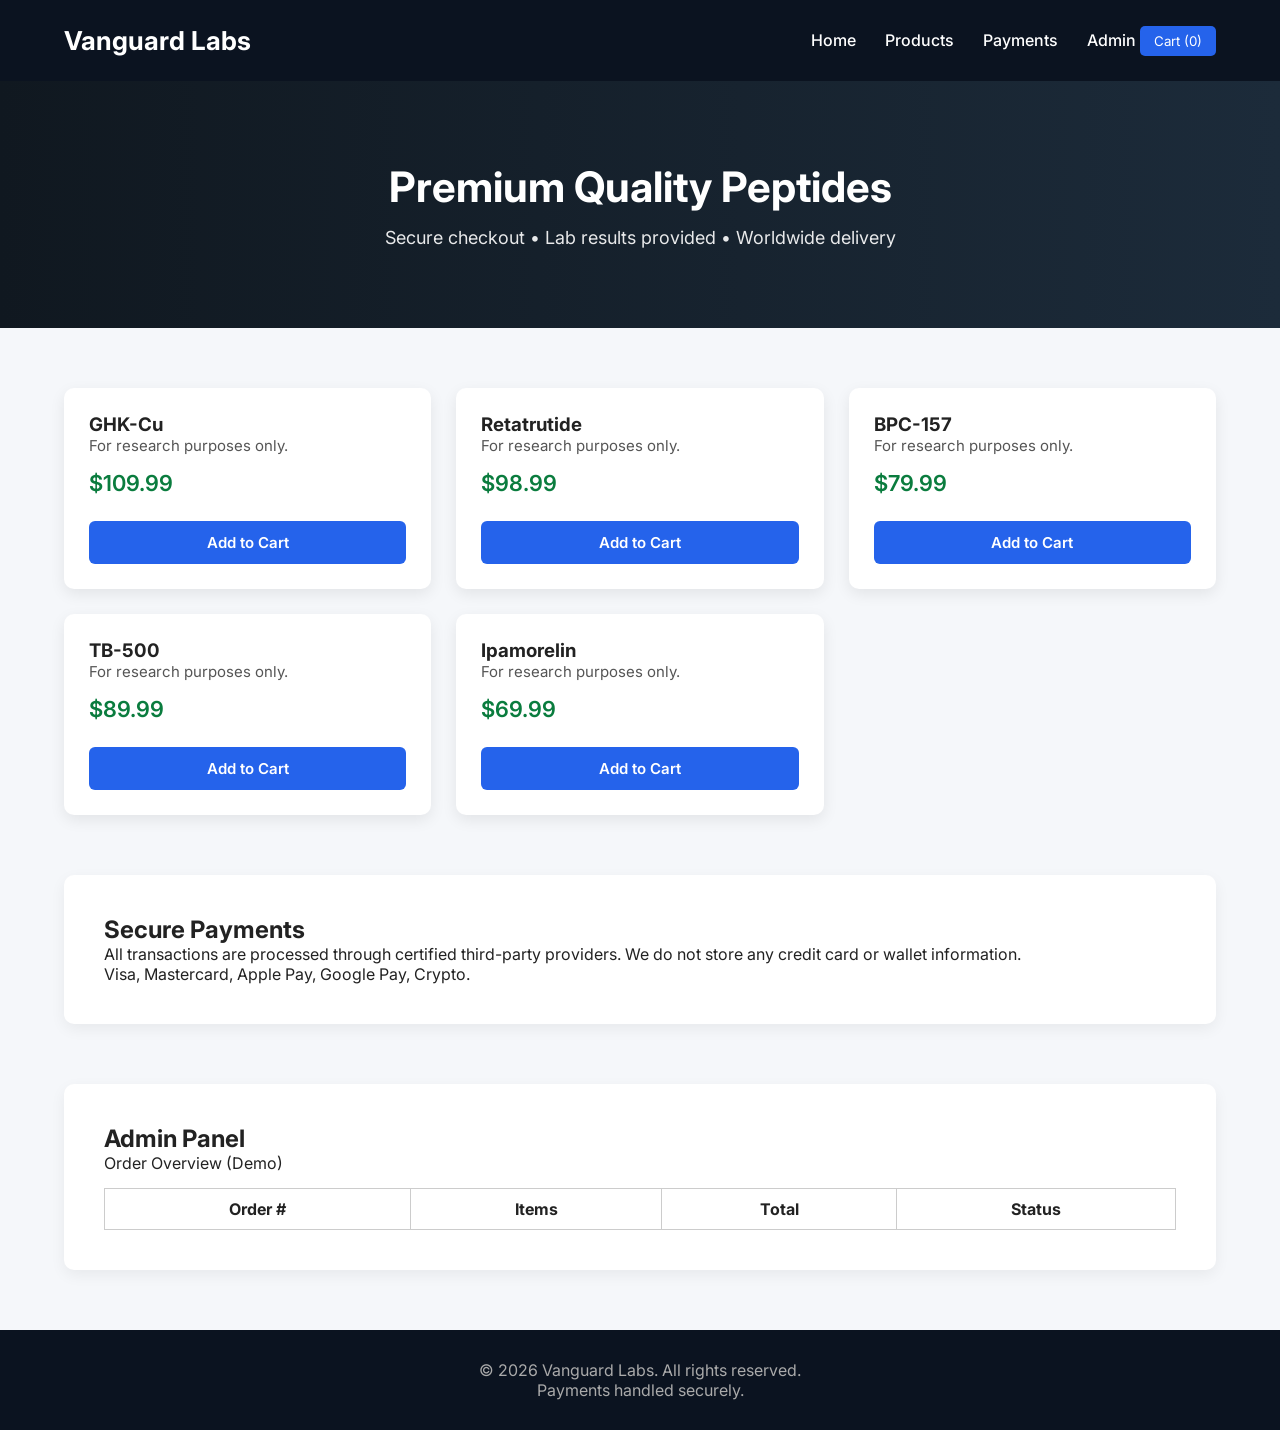
==== index.html @ 778fefe1 "Add files via upload 6/02/26 | Add files via upload" ====
<!DOCTYPE html>
<html lang="en">
<head>
<meta charset="UTF-8">
<title>VanguardLabs Store</title>
<meta name="viewport" content="width=device-width, initial-scale=1.0">
<link href="https://fonts.googleapis.com/css2?family=Inter:wght@300;400;600;700&display=swap" rel="stylesheet">
<link rel="stylesheet" href="style.css">
</head>
<body>

<!-- CART -->
<div class="cart" id="cart">
  <button class="close" onclick="toggleCart()">✖</button>
  <h2>Your Cart</h2>
  <div class="cart-items" id="cartItems"></div>
  <div class="cart-footer">
    <p><b>Total: $<span id="total">0.00</span></b></p>
    <button class="checkout" onclick="checkout()">Proceed to Checkout</button>
  </div>
</div>

<header>
  <div class="header-container">
    <div class="logo">Vanguard Labs</div>
    <nav>
      <a href="#home">Home</a>
      <a href="#products">Products</a>
      <a href="#payments">Payments</a>
      <a href="#admin">Admin</a>
      <button class="cart-btn" onclick="toggleCart()">Cart (<span id="count">0</span>)</button>
    </nav>
  </div>
</header>

<section class="hero" id="home">
  <h1>Premium Quality Peptides</h1>
  <p>Secure checkout • Lab results provided • Worldwide delivery</p>
</section>

<div class="container">

  <!-- PRODUCTS -->
  <section class="products" id="products">
    <div class="card">
      <h3>GHK-Cu</h3>
      <p class="desc">For research purposes only.</p>
      <p class="price">$109.99</p>
      <button class="add-btn" onclick="addToCart('GHK-Cu',109.99)">Add to Cart</button>
    </div>

    <div class="card">
      <h3>Retatrutide</h3>
      <p class="desc">For research purposes only.</p>
      <p class="price">$98.99</p>
      <button class="add-btn" onclick="addToCart('Retatrutide',98.99)">Add to Cart</button>
    </div>

    <div class="card">
      <h3>BPC-157</h3>
      <p class="desc">For research purposes only.</p>
      <p class="price">$79.99</p>
      <button class="add-btn" onclick="addToCart('BPC-157',79.99)">Add to Cart</button>
    </div>

    <div class="card">
      <h3>TB-500</h3>
      <p class="desc">For research purposes only.</p>
      <p class="price">$89.99</p>
      <button class="add-btn" onclick="addToCart('TB-500',89.99)">Add to Cart</button>
    </div>

    <div class="card">
      <h3>Ipamorelin</h3>
      <p class="desc">For research purposes only.</p>
      <p class="price">$69.99</p>
      <button class="add-btn" onclick="addToCart('Ipamorelin',69.99)">Add to Cart</button>
    </div>
  </section>

  <!-- PAYMENTS -->
  <section class="info" id="payments">
    <h2>Secure Payments</h2>
    <p>All transactions are processed through certified third-party providers. We do not store any credit card or wallet information.</p>
    <p>Visa, Mastercard, Apple Pay, Google Pay, Crypto.</p>
  </section>

  <!-- ADMIN PANEL -->
  <section class="admin" id="admin">
    <h2>Admin Panel</h2>
    <p>Order Overview (Demo)</p>
    <table>
      <thead>
        <tr>
          <th>Order #</th>
          <th>Items</th>
          <th>Total</th>
          <th>Status</th>
        </tr>
      </thead>
      <tbody id="orders"></tbody>
    </table>
  </section>

</div>

<footer>
  <p>© 2026 Vanguard Labs. All rights reserved.</p>
  <p>Payments handled securely.</p>
</footer>

<script src="script.js"></script>
</body>
</html>
---- style.css ----
* { box-sizing:border-box; margin:0; padding:0; font-family:"Inter",sans-serif; }
body { background:#f5f7fa; color:#222; }
header { background:#0b1320; color:white; padding:25px 0; position:sticky; top:0; z-index:1000; }
.header-container { width:90%; max-width:1200px; margin:auto; display:flex; justify-content:space-between; align-items:center; }
.logo { font-size:26px; font-weight:700; }
nav a { color:white; text-decoration:none; margin-left:25px; font-weight:500; }
nav a:hover { text-decoration:underline; }
.cart-btn { background:#2563eb; border:none; padding:7px 14px; border-radius:5px; color:white; cursor:pointer; }
.hero { background:linear-gradient(to right,#101820,#1c2b3a); color:white; padding:80px 20px; text-align:center; }
.hero h1 { font-size:42px; margin-bottom:15px; }
.hero p { font-size:18px; opacity:0.9; }
.container { width:90%; max-width:1200px; margin:60px auto; }
.products { display:grid; grid-template-columns:repeat(auto-fit,minmax(280px,1fr)); gap:25px; }
.card { background:white; border-radius:10px; box-shadow:0 5px 15px rgba(0,0,0,0.08); padding:25px; transition:transform 0.2s; }
.card:hover { transform:translateY(-5px); }
.price { font-size:22px; font-weight:600; color:#0a7c3e; margin:15px 0; }
.desc { color:#555; font-size:15px; }
.add-btn { width:100%; padding:12px; margin-top:10px; border:none; border-radius:6px; font-size:15px; font-weight:600; cursor:pointer; background:#2563eb; color:white; }
.add-btn:hover { background:#1e4fd1; }
.info { background:white; padding:40px; border-radius:10px; margin-top:60px; box-shadow:0 5px 15px rgba(0,0,0,0.06); }
.cart { position:fixed; top:0; right:-420px; width:360px; height:100%; background:white; box-shadow:-5px 0 20px rgba(0,0,0,0.2); padding:25px; transition:0.3s; z-index:2000; display:flex; flex-direction:column; }
.cart.open { right:0; }
.cart h2 { margin-bottom:15px; }
.cart-items { flex:1; overflow-y:auto; }
.cart-item { display:flex; justify-content:space-between; padding:10px 0; border-bottom:1px solid #eee; font-size:14px; }
.cart-footer { border-top:1px solid #ccc; padding-top:15px; }
.checkout { width:100%; background:#0a7c3e; border:none; padding:12px; border-radius:6px; color:white; cursor:pointer; }
.close { background:none; border:none; font-size:18px; cursor:pointer; float:right; }
.admin { background:white; padding:40px; border-radius:10px; margin-top:60px; box-shadow:0 5px 15px rgba(0,0,0,0.06); }
.admin table { width:100%; border-collapse:collapse; margin-top:15px; }
.admin th, .admin td { border:1px solid #ccc; padding:10px; text-align:center; }
footer { background:#0b1320; color:#aaa; padding:30px 0; text-align:center; margin-top:60px; }
@media (max-width:768px) { .hero h1 { font-size:32px; } }
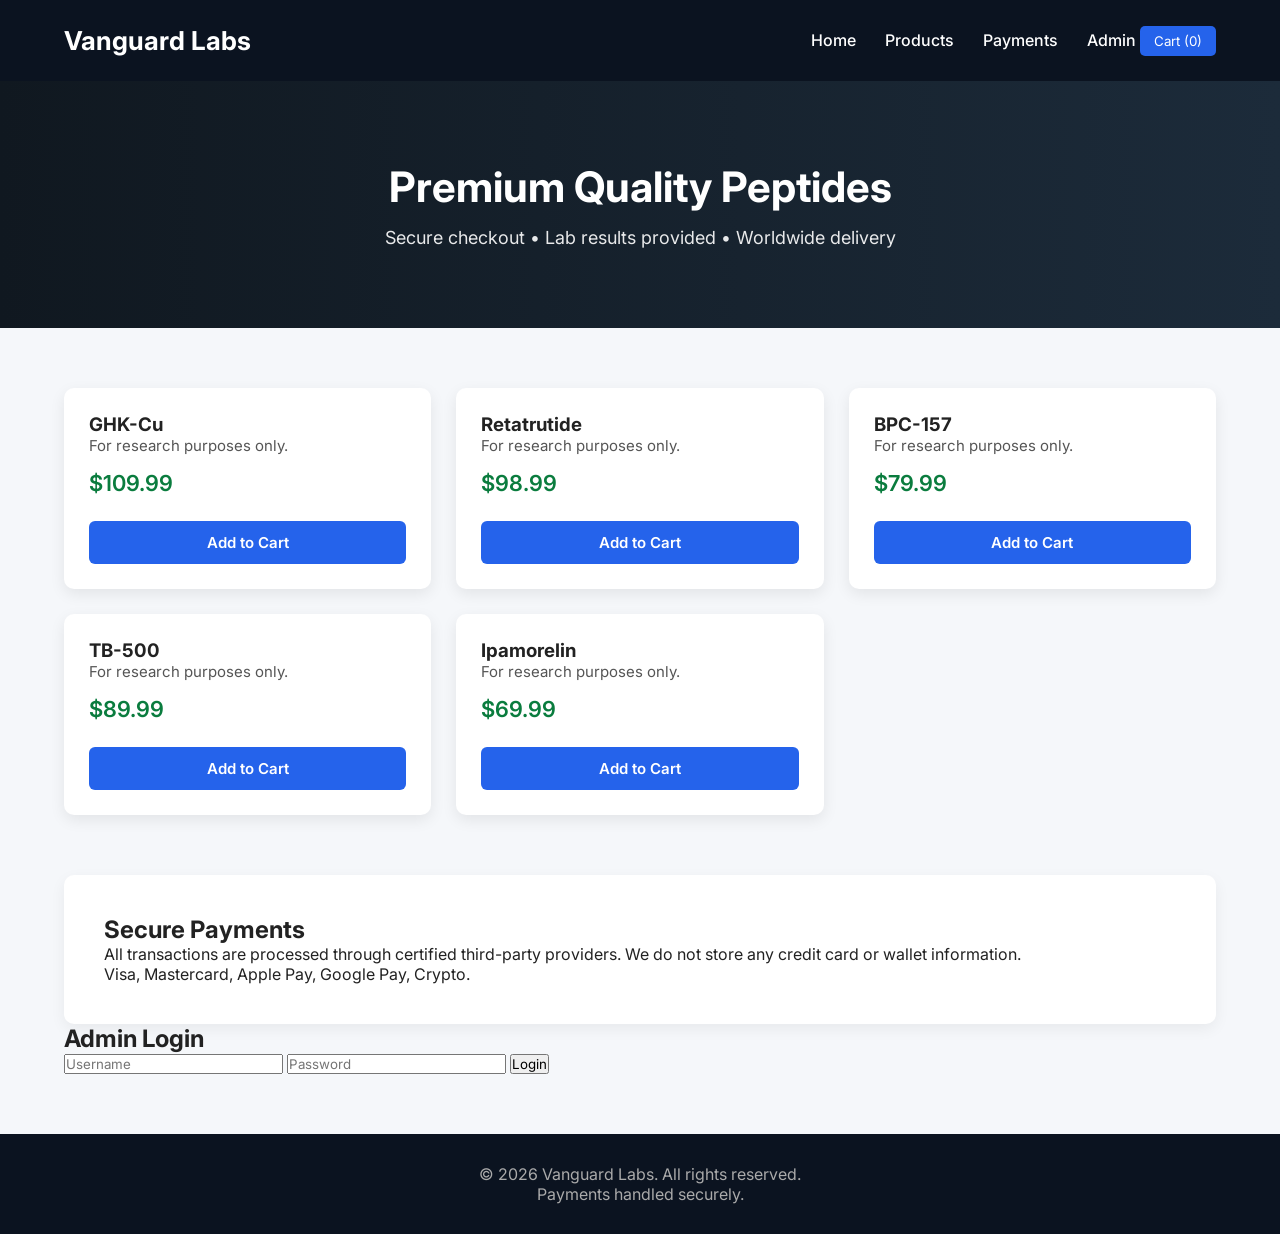
==== commit dc4b0526: "Update index.html Pushed checkout // admin update" ====
--- a/index.html
+++ b/index.html
@@ -9,14 +9,22 @@
 </head>
 <body>
 
-<!-- CART -->
+<!-- CART / CHECKOUT -->
 <div class="cart" id="cart">
   <button class="close" onclick="toggleCart()">✖</button>
   <h2>Your Cart</h2>
   <div class="cart-items" id="cartItems"></div>
   <div class="cart-footer">
     <p><b>Total: $<span id="total">0.00</span></b></p>
-    <button class="checkout" onclick="checkout()">Proceed to Checkout</button>
+  </div>
+
+  <!-- Checkout Form -->
+  <div class="checkout-form">
+    <h3>Enter Your Details</h3>
+    <input type="text" id="customerName" placeholder="Full Name" required>
+    <input type="email" id="customerEmail" placeholder="Email" required>
+    <textarea id="customerAddress" placeholder="Shipping Address" rows="3" required></textarea>
+    <button class="checkout" onclick="checkout()">Place Order</button>
   </div>
 </div>
 
@@ -27,7 +35,7 @@
       <a href="#home">Home</a>
       <a href="#products">Products</a>
       <a href="#payments">Payments</a>
-      <a href="#admin">Admin</a>
+      <a href="#adminLogin">Admin</a>
       <button class="cart-btn" onclick="toggleCart()">Cart (<span id="count">0</span>)</button>
     </nav>
   </div>
@@ -85,10 +93,18 @@
     <p>Visa, Mastercard, Apple Pay, Google Pay, Crypto.</p>
   </section>
 
+  <!-- ADMIN LOGIN -->
+  <section class="admin-login" id="adminLogin">
+    <h2>Admin Login</h2>
+    <input type="text" id="adminUsername" placeholder="Username">
+    <input type="password" id="adminPassword" placeholder="Password">
+    <button onclick="adminLogin()">Login</button>
+  </section>
+
   <!-- ADMIN PANEL -->
-  <section class="admin" id="admin">
+  <section class="admin" id="adminSection" style="display:none;">
     <h2>Admin Panel</h2>
-    <p>Order Overview (Demo)</p>
+    <p>Order Overview</p>
     <table>
       <thead>
         <tr>
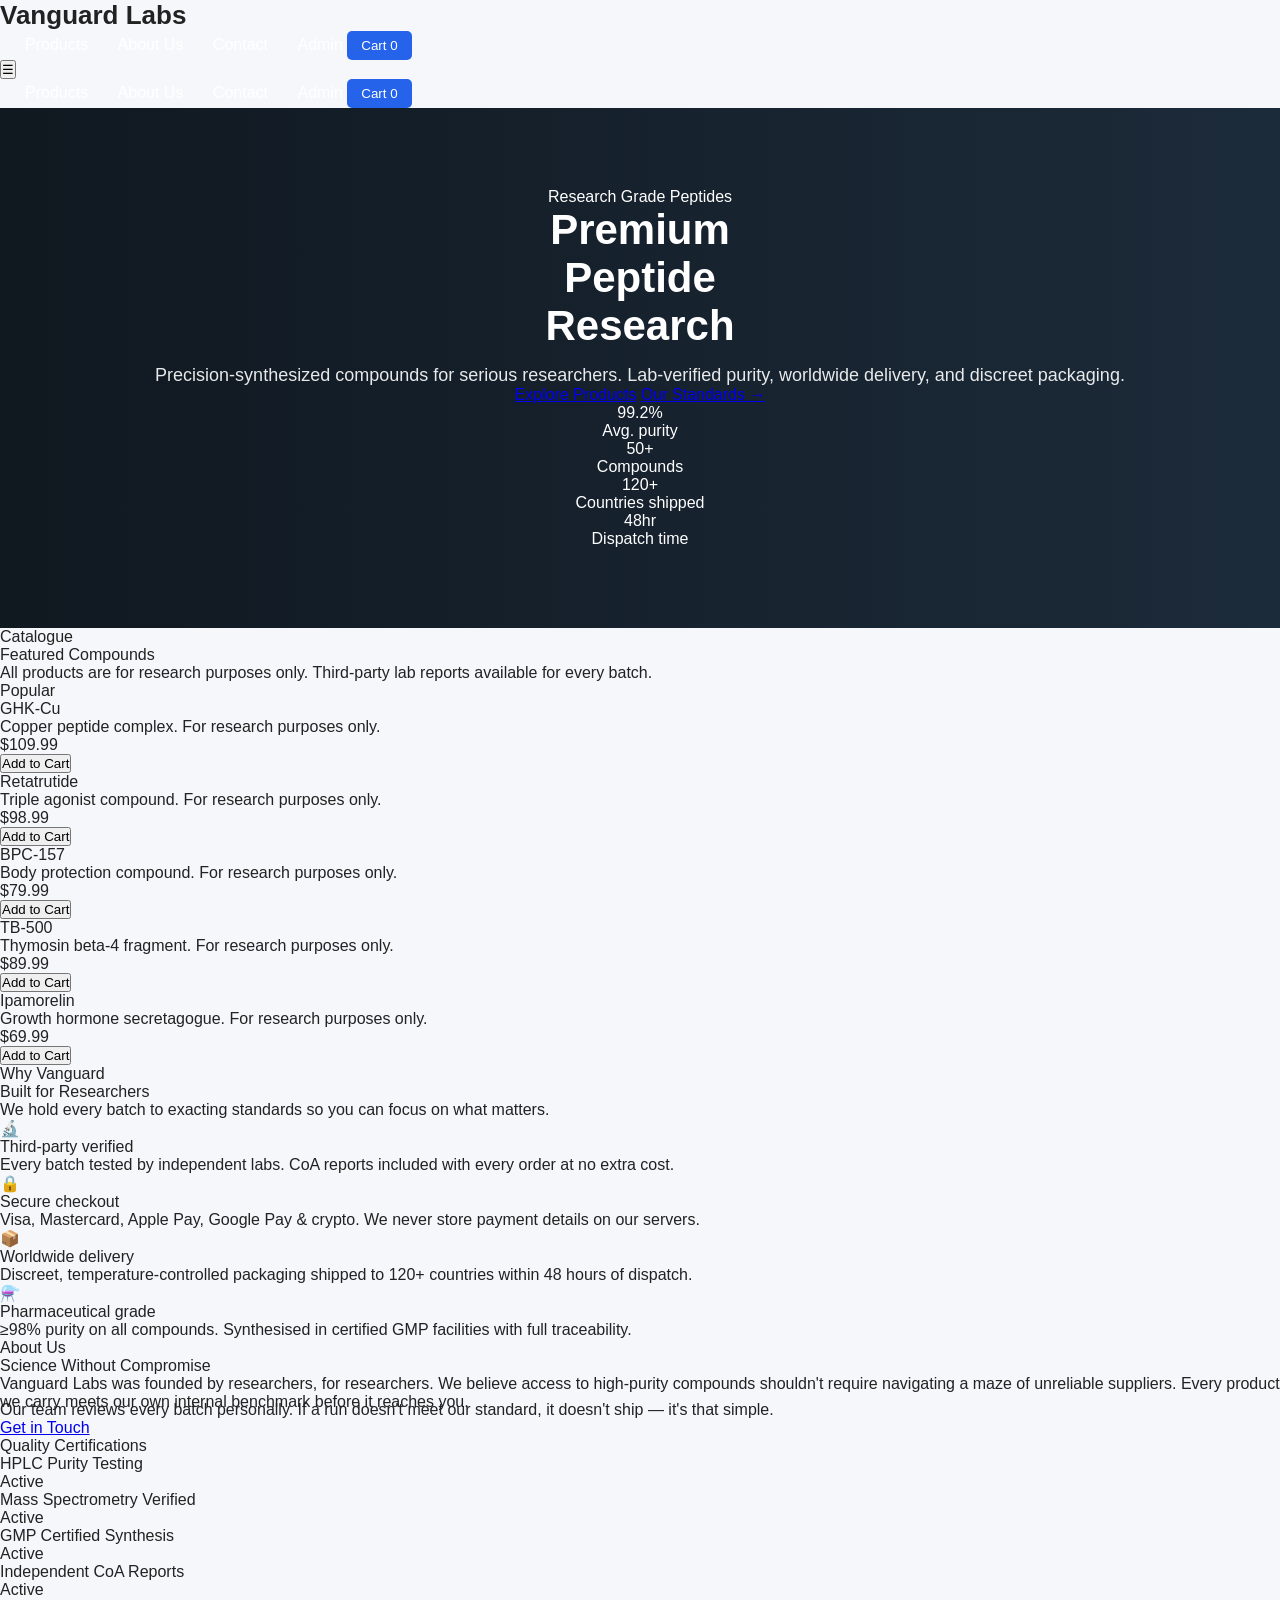
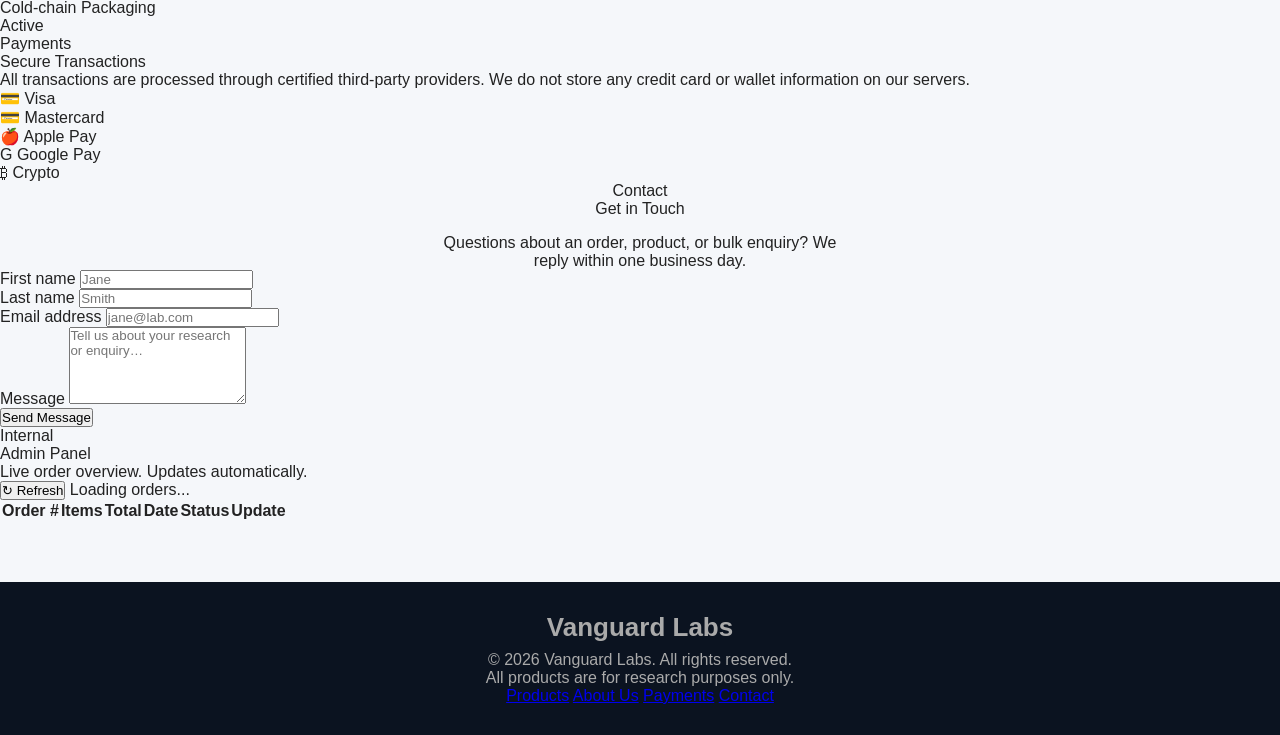
==== commit 7308155c: "Update index.html" ====
--- a/index.html
+++ b/index.html
@@ -2,127 +2,290 @@
 <html lang="en">
 <head>
 <meta charset="UTF-8">
-<title>VanguardLabs Store</title>
+<title>Vanguard Labs</title>
 <meta name="viewport" content="width=device-width, initial-scale=1.0">
-<link href="https://fonts.googleapis.com/css2?family=Inter:wght@300;400;600;700&display=swap" rel="stylesheet">
+<link href="https://fonts.googleapis.com/css2?family=Bebas+Neue&family=DM+Sans:ital,wght@0,300;0,400;0,500;0,600;1,300&display=swap" rel="stylesheet">
 <link rel="stylesheet" href="style.css">
 </head>
 <body>
 
-<!-- CART / CHECKOUT -->
+<!-- CUSTOM CURSOR -->
+<div id="cursor-dot"></div>
+<div id="cursor-ring"></div>
+
+<!-- CART DRAWER -->
+<div class="cart-overlay" id="cartOverlay" onclick="toggleCart()"></div>
 <div class="cart" id="cart">
-  <button class="close" onclick="toggleCart()">✖</button>
-  <h2>Your Cart</h2>
-  <div class="cart-items" id="cartItems"></div>
+  <div class="cart-header">
+    <h2>Your Cart</h2>
+    <button class="cart-close" onclick="toggleCart()">✕</button>
+  </div>
+  <div class="cart-items" id="cartItems">
+    <div class="cart-empty">Your cart is empty.</div>
+  </div>
   <div class="cart-footer">
-    <p><b>Total: $<span id="total">0.00</span></b></p>
-  </div>
-
-  <!-- Checkout Form -->
-  <div class="checkout-form">
-    <h3>Enter Your Details</h3>
-    <input type="text" id="customerName" placeholder="Full Name" required>
-    <input type="email" id="customerEmail" placeholder="Email" required>
-    <textarea id="customerAddress" placeholder="Shipping Address" rows="3" required></textarea>
-    <button class="checkout" onclick="checkout()">Place Order</button>
+    <div class="cart-total-row">
+      <span>Total</span>
+      <span class="cart-total-amount">$<span id="total">0.00</span></span>
+    </div>
+    <button class="checkout-btn" onclick="checkout()">Proceed to Checkout</button>
+    <p class="cart-note">Secure checkout · Worldwide delivery</p>
   </div>
 </div>
 
-<header>
-  <div class="header-container">
+<!-- NAV -->
+<nav id="navbar">
+  <div class="nav-inner">
     <div class="logo">Vanguard Labs</div>
-    <nav>
-      <a href="#home">Home</a>
+    <div class="nav-links">
       <a href="#products">Products</a>
+      <a href="#about">About Us</a>
+      <a href="#contact">Contact</a>
+      <a href="#admin" class="nav-admin">Admin</a>
+      <button class="cart-btn" onclick="toggleCart()">
+        Cart <span class="cart-count" id="count">0</span>
+      </button>
+    </div>
+    <button class="mobile-menu-btn" onclick="toggleMobileMenu()" aria-label="Menu">☰</button>
+  </div>
+  <div class="mobile-menu" id="mobileMenu">
+    <a href="#products" onclick="toggleMobileMenu()">Products</a>
+    <a href="#about" onclick="toggleMobileMenu()">About Us</a>
+    <a href="#contact" onclick="toggleMobileMenu()">Contact</a>
+    <a href="#admin" onclick="toggleMobileMenu()">Admin</a>
+    <button class="cart-btn" onclick="toggleCart(); toggleMobileMenu()">
+      Cart <span class="cart-count" id="countMobile">0</span>
+    </button>
+  </div>
+</nav>
+
+<!-- HERO -->
+<section class="hero" id="home">
+  <div class="hero-bg"></div>
+  <div class="grid-lines"></div>
+  <div class="hero-content">
+    <div class="badge"><span class="badge-dot"></span> Research Grade Peptides</div>
+    <h1>
+      <span class="h1-dim">Premium</span><br>
+      <span class="h1-accent">Peptide</span><br>
+      Research
+    </h1>
+    <p class="hero-sub">Precision-synthesized compounds for serious researchers. Lab-verified purity, worldwide delivery, and discreet packaging.</p>
+    <div class="hero-btns">
+      <a href="#products" class="btn-primary">Explore Products</a>
+      <a href="#about" class="btn-outline">Our Standards →</a>
+    </div>
+    <div class="stats">
+      <div class="stat">
+        <div class="stat-num">99.2%</div>
+        <div class="stat-label">Avg. purity</div>
+      </div>
+      <div class="stat">
+        <div class="stat-num">50+</div>
+        <div class="stat-label">Compounds</div>
+      </div>
+      <div class="stat">
+        <div class="stat-num">120+</div>
+        <div class="stat-label">Countries shipped</div>
+      </div>
+      <div class="stat">
+        <div class="stat-num">48hr</div>
+        <div class="stat-label">Dispatch time</div>
+      </div>
+    </div>
+  </div>
+</section>
+
+<!-- PRODUCTS -->
+<section class="section" id="products">
+  <div class="section-inner">
+    <div class="section-tag">Catalogue</div>
+    <div class="section-title">Featured Compounds</div>
+    <p class="section-sub">All products are for research purposes only. Third-party lab reports available for every batch.</p>
+    <div class="products-grid">
+      <div class="product-card">
+        <div class="product-tag">Popular</div>
+        <div class="product-name">GHK-Cu</div>
+        <div class="product-desc">Copper peptide complex. For research purposes only.</div>
+        <div class="product-price">$109.99</div>
+        <button class="product-btn" onclick="addToCart('GHK-Cu', 109.99)">Add to Cart</button>
+      </div>
+      <div class="product-card">
+        <div class="product-name">Retatrutide</div>
+        <div class="product-desc">Triple agonist compound. For research purposes only.</div>
+        <div class="product-price">$98.99</div>
+        <button class="product-btn" onclick="addToCart('Retatrutide', 98.99)">Add to Cart</button>
+      </div>
+      <div class="product-card">
+        <div class="product-name">BPC-157</div>
+        <div class="product-desc">Body protection compound. For research purposes only.</div>
+        <div class="product-price">$79.99</div>
+        <button class="product-btn" onclick="addToCart('BPC-157', 79.99)">Add to Cart</button>
+      </div>
+      <div class="product-card">
+        <div class="product-name">TB-500</div>
+        <div class="product-desc">Thymosin beta-4 fragment. For research purposes only.</div>
+        <div class="product-price">$89.99</div>
+        <button class="product-btn" onclick="addToCart('TB-500', 89.99)">Add to Cart</button>
+      </div>
+      <div class="product-card">
+        <div class="product-name">Ipamorelin</div>
+        <div class="product-desc">Growth hormone secretagogue. For research purposes only.</div>
+        <div class="product-price">$69.99</div>
+        <button class="product-btn" onclick="addToCart('Ipamorelin', 69.99)">Add to Cart</button>
+      </div>
+    </div>
+  </div>
+</section>
+
+<!-- FEATURES STRIP -->
+<section class="features-section">
+  <div class="section-inner">
+    <div class="section-tag">Why Vanguard</div>
+    <div class="section-title">Built for Researchers</div>
+    <p class="section-sub">We hold every batch to exacting standards so you can focus on what matters.</p>
+    <div class="features-grid">
+      <div class="feature-card">
+        <div class="feature-icon">🔬</div>
+        <div class="feature-title">Third-party verified</div>
+        <div class="feature-desc">Every batch tested by independent labs. CoA reports included with every order at no extra cost.</div>
+      </div>
+      <div class="feature-card">
+        <div class="feature-icon">🔒</div>
+        <div class="feature-title">Secure checkout</div>
+        <div class="feature-desc">Visa, Mastercard, Apple Pay, Google Pay & crypto. We never store payment details on our servers.</div>
+      </div>
+      <div class="feature-card">
+        <div class="feature-icon">📦</div>
+        <div class="feature-title">Worldwide delivery</div>
+        <div class="feature-desc">Discreet, temperature-controlled packaging shipped to 120+ countries within 48 hours of dispatch.</div>
+      </div>
+      <div class="feature-card">
+        <div class="feature-icon">⚗️</div>
+        <div class="feature-title">Pharmaceutical grade</div>
+        <div class="feature-desc">≥98% purity on all compounds. Synthesised in certified GMP facilities with full traceability.</div>
+      </div>
+    </div>
+  </div>
+</section>
+
+<!-- ABOUT -->
+<section class="about-section" id="about">
+  <div class="section-inner">
+    <div class="about-grid">
+      <div class="about-text">
+        <div class="section-tag">About Us</div>
+        <div class="section-title">Science Without Compromise</div>
+        <p class="section-sub">Vanguard Labs was founded by researchers, for researchers. We believe access to high-purity compounds shouldn't require navigating a maze of unreliable suppliers. Every product we carry meets our own internal benchmark before it reaches you.</p>
+        <p class="section-sub" style="margin-top:-10px">Our team reviews every batch personally. If a run doesn't meet our standard, it doesn't ship — it's that simple.</p>
+        <a href="#contact" class="btn-primary">Get in Touch</a>
+      </div>
+      <div class="about-visual">
+        <div class="cert-label">Quality Certifications</div>
+        <div class="cert-row"><div class="cert-dot"></div><div class="cert-name">HPLC Purity Testing</div><div class="cert-status">Active</div></div>
+        <div class="cert-row"><div class="cert-dot"></div><div class="cert-name">Mass Spectrometry Verified</div><div class="cert-status">Active</div></div>
+        <div class="cert-row"><div class="cert-dot"></div><div class="cert-name">GMP Certified Synthesis</div><div class="cert-status">Active</div></div>
+        <div class="cert-row"><div class="cert-dot"></div><div class="cert-name">Independent CoA Reports</div><div class="cert-status">Active</div></div>
+        <div class="cert-row"><div class="cert-dot"></div><div class="cert-name">Cold-chain Packaging</div><div class="cert-status">Active</div></div>
+      </div>
+    </div>
+  </div>
+</section>
+
+<!-- PAYMENTS -->
+<section class="payments-section" id="payments">
+  <div class="section-inner">
+    <div class="payments-inner">
+      <div class="section-tag">Payments</div>
+      <div class="section-title">Secure Transactions</div>
+      <p class="section-sub">All transactions are processed through certified third-party providers. We do not store any credit card or wallet information on our servers.</p>
+      <div class="payment-methods">
+        <div class="pay-pill">💳 Visa</div>
+        <div class="pay-pill">💳 Mastercard</div>
+        <div class="pay-pill">🍎 Apple Pay</div>
+        <div class="pay-pill">G Google Pay</div>
+        <div class="pay-pill">₿ Crypto</div>
+      </div>
+    </div>
+  </div>
+</section>
+
+<!-- CONTACT -->
+<section class="contact-section" id="contact">
+  <div class="section-inner">
+    <div class="contact-inner">
+      <div class="section-tag" style="text-align:center">Contact</div>
+      <div class="section-title" style="text-align:center">Get in Touch</div>
+      <p class="section-sub" style="text-align:center;margin:16px auto 0;max-width:420px">Questions about an order, product, or bulk enquiry? We reply within one business day.</p>
+      <form class="contact-form" id="contactForm" onsubmit="handleContact(event)">
+        <div class="form-row">
+          <div class="form-group">
+            <label>First name</label>
+            <input type="text" placeholder="Jane" required />
+          </div>
+          <div class="form-group">
+            <label>Last name</label>
+            <input type="text" placeholder="Smith" required />
+          </div>
+        </div>
+        <div class="form-group">
+          <label>Email address</label>
+          <input type="email" placeholder="jane@lab.com" required />
+        </div>
+        <div class="form-group">
+          <label>Message</label>
+          <textarea rows="5" placeholder="Tell us about your research or enquiry…" required></textarea>
+        </div>
+        <button type="submit" class="contact-submit" id="contactSubmit">Send Message</button>
+        <p class="contact-success" id="contactSuccess" style="display:none">✓ Message sent! We'll be in touch soon.</p>
+      </form>
+    </div>
+  </div>
+</section>
+
+<!-- ADMIN PANEL -->
+<section class="admin-section" id="admin">
+  <div class="section-inner">
+    <div class="section-tag">Internal</div>
+    <div class="section-title">Admin Panel</div>
+    <p class="section-sub">Live order overview. Updates automatically.</p>
+    <div class="admin-controls">
+      <button class="btn-outline-sm" onclick="updateAdmin()">↻ Refresh</button>
+      <span class="admin-status" id="adminStatus">Loading orders...</span>
+    </div>
+    <div class="admin-table-wrap">
+      <table class="admin-table">
+        <thead>
+          <tr>
+            <th>Order #</th>
+            <th>Items</th>
+            <th>Total</th>
+            <th>Date</th>
+            <th>Status</th>
+            <th>Update</th>
+          </tr>
+        </thead>
+        <tbody id="orders"></tbody>
+      </table>
+    </div>
+    <div class="admin-empty" id="adminEmpty" style="display:none">No orders yet.</div>
+  </div>
+</section>
+
+<!-- FOOTER -->
+<footer>
+  <div class="footer-inner">
+    <div class="footer-left">
+      <div class="logo" style="margin-bottom:8px">Vanguard Labs</div>
+      <p class="footer-copy">© 2026 Vanguard Labs. All rights reserved.<br>All products are for research purposes only.</p>
+    </div>
+    <div class="footer-links">
+      <a href="#products">Products</a>
+      <a href="#about">About Us</a>
       <a href="#payments">Payments</a>
-      <a href="#adminLogin">Admin</a>
-      <button class="cart-btn" onclick="toggleCart()">Cart (<span id="count">0</span>)</button>
-    </nav>
-  </div>
-</header>
-
-<section class="hero" id="home">
-  <h1>Premium Quality Peptides</h1>
-  <p>Secure checkout • Lab results provided • Worldwide delivery</p>
-</section>
-
-<div class="container">
-
-  <!-- PRODUCTS -->
-  <section class="products" id="products">
-    <div class="card">
-      <h3>GHK-Cu</h3>
-      <p class="desc">For research purposes only.</p>
-      <p class="price">$109.99</p>
-      <button class="add-btn" onclick="addToCart('GHK-Cu',109.99)">Add to Cart</button>
-    </div>
-
-    <div class="card">
-      <h3>Retatrutide</h3>
-      <p class="desc">For research purposes only.</p>
-      <p class="price">$98.99</p>
-      <button class="add-btn" onclick="addToCart('Retatrutide',98.99)">Add to Cart</button>
-    </div>
-
-    <div class="card">
-      <h3>BPC-157</h3>
-      <p class="desc">For research purposes only.</p>
-      <p class="price">$79.99</p>
-      <button class="add-btn" onclick="addToCart('BPC-157',79.99)">Add to Cart</button>
-    </div>
-
-    <div class="card">
-      <h3>TB-500</h3>
-      <p class="desc">For research purposes only.</p>
-      <p class="price">$89.99</p>
-      <button class="add-btn" onclick="addToCart('TB-500',89.99)">Add to Cart</button>
-    </div>
-
-    <div class="card">
-      <h3>Ipamorelin</h3>
-      <p class="desc">For research purposes only.</p>
-      <p class="price">$69.99</p>
-      <button class="add-btn" onclick="addToCart('Ipamorelin',69.99)">Add to Cart</button>
-    </div>
-  </section>
-
-  <!-- PAYMENTS -->
-  <section class="info" id="payments">
-    <h2>Secure Payments</h2>
-    <p>All transactions are processed through certified third-party providers. We do not store any credit card or wallet information.</p>
-    <p>Visa, Mastercard, Apple Pay, Google Pay, Crypto.</p>
-  </section>
-
-  <!-- ADMIN LOGIN -->
-  <section class="admin-login" id="adminLogin">
-    <h2>Admin Login</h2>
-    <input type="text" id="adminUsername" placeholder="Username">
-    <input type="password" id="adminPassword" placeholder="Password">
-    <button onclick="adminLogin()">Login</button>
-  </section>
-
-  <!-- ADMIN PANEL -->
-  <section class="admin" id="adminSection" style="display:none;">
-    <h2>Admin Panel</h2>
-    <p>Order Overview</p>
-    <table>
-      <thead>
-        <tr>
-          <th>Order #</th>
-          <th>Items</th>
-          <th>Total</th>
-          <th>Status</th>
-        </tr>
-      </thead>
-      <tbody id="orders"></tbody>
-    </table>
-  </section>
-
-</div>
-
-<footer>
-  <p>© 2026 Vanguard Labs. All rights reserved.</p>
-  <p>Payments handled securely.</p>
+      <a href="#contact">Contact</a>
+    </div>
+  </div>
 </footer>
 
 <script src="script.js"></script>
--- a/style.css
+++ b/style.css
@@ -30,4 +30,13 @@
 .admin table { width:100%; border-collapse:collapse; margin-top:15px; }
 .admin th, .admin td { border:1px solid #ccc; padding:10px; text-align:center; }
 footer { background:#0b1320; color:#aaa; padding:30px 0; text-align:center; margin-top:60px; }
+.admin-login { background:white; padding:30px; border-radius:10px; margin-top:40px; box-shadow:0 5px 15px rgba(0,0,0,0.06); }
+.admin-login input { padding:10px; margin-right:10px; margin-bottom:10px; border:1px solid #ccc; border-radius:6px; }
+.admin-login button { padding:10px 20px; background:#2563eb; color:white; border:none; border-radius:6px; cursor:pointer; }
+.admin-login button:hover { background:#1e4fd1; }
+.checkout-form { margin-top: 20px; display:flex; flex-direction:column; }
+.checkout-form input,
+.checkout-form textarea { margin-bottom: 10px; padding: 10px; border:1px solid #ccc; border-radius:6px; font-size:14px; }
+.checkout-form button { padding:12px; border:none; border-radius:6px; background:#0a7c3e; color:white; font-weight:600; cursor:pointer; }
+.checkout-form button:hover { background:#065f2a; }
 @media (max-width:768px) { .hero h1 { font-size:32px; } }
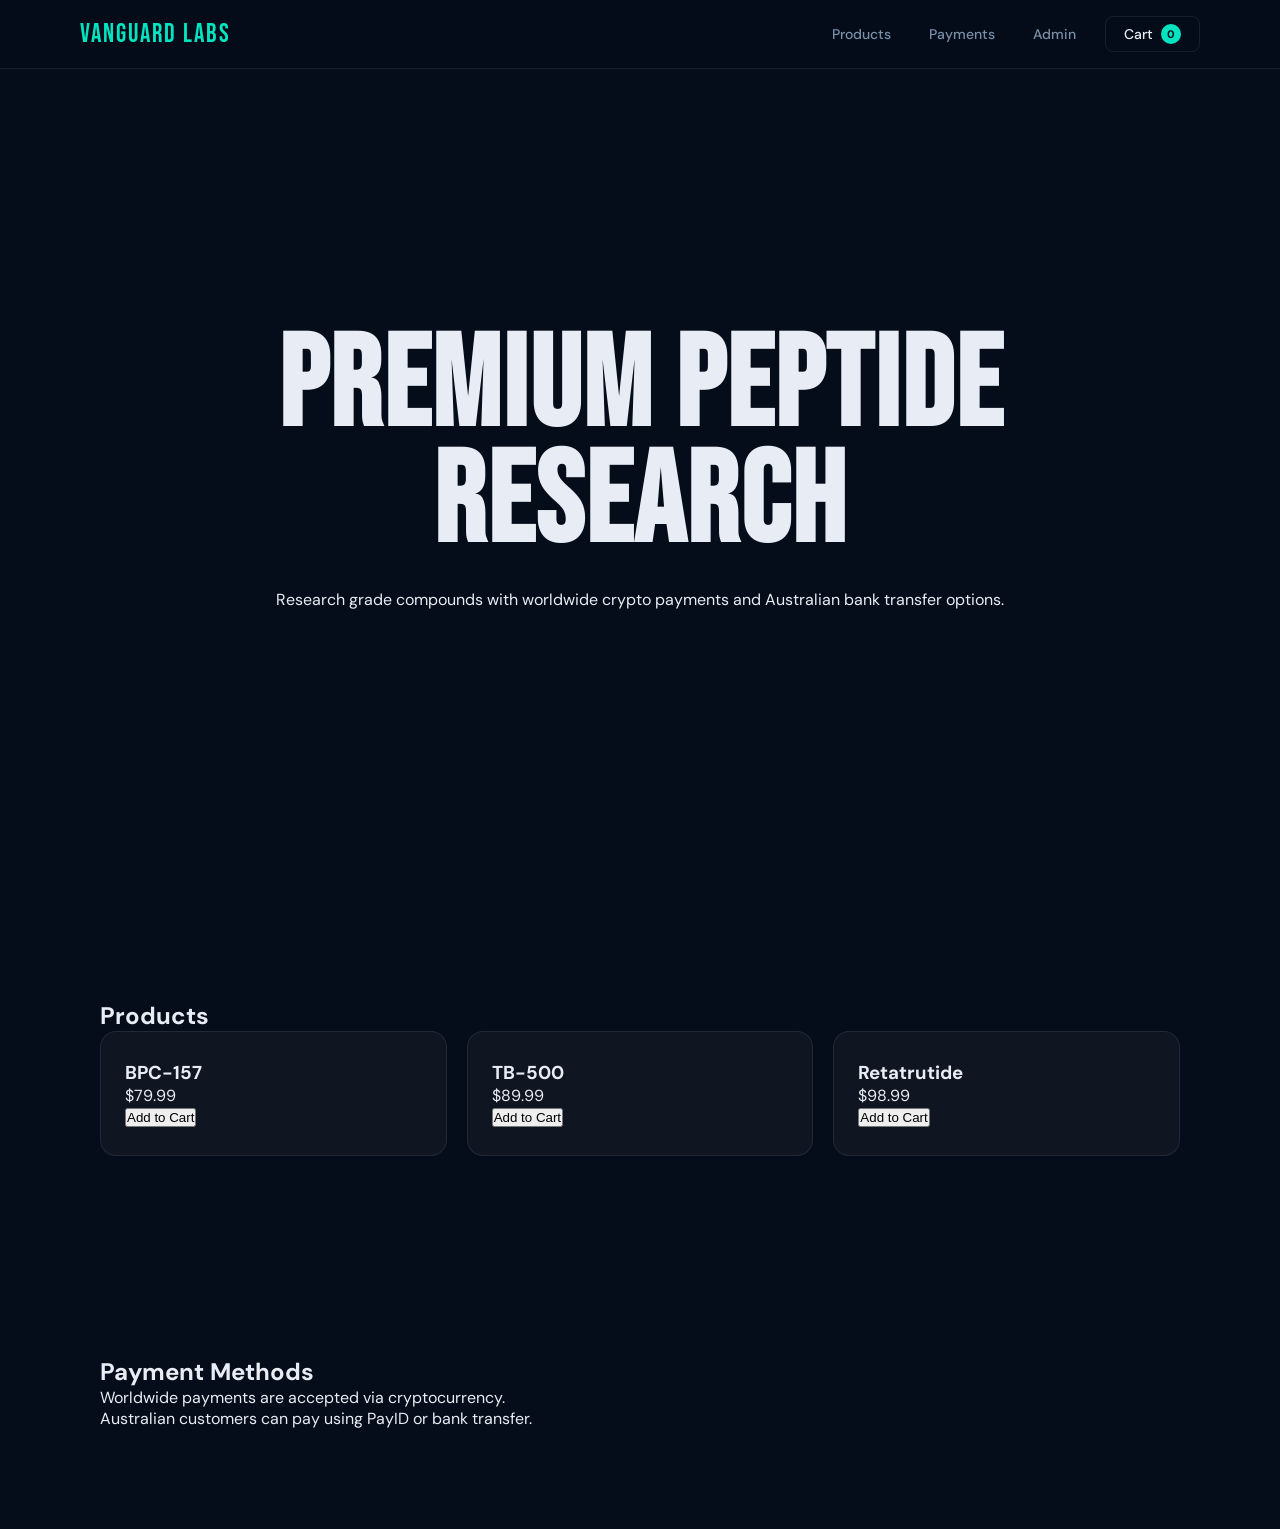
==== commit 1e927c49: "Update index.html" ====
--- a/index.html
+++ b/index.html
@@ -4,289 +4,84 @@
 <meta charset="UTF-8">
 <title>Vanguard Labs</title>
 <meta name="viewport" content="width=device-width, initial-scale=1.0">
-<link href="https://fonts.googleapis.com/css2?family=Bebas+Neue&family=DM+Sans:ital,wght@0,300;0,400;0,500;0,600;1,300&display=swap" rel="stylesheet">
+<link href="https://fonts.googleapis.com/css2?family=Bebas+Neue&family=DM+Sans:wght@300;400;500;600&display=swap" rel="stylesheet">
 <link rel="stylesheet" href="style.css">
 </head>
 <body>
 
-<!-- CUSTOM CURSOR -->
-<div id="cursor-dot"></div>
-<div id="cursor-ring"></div>
+<nav id="navbar">
+  <div class="nav-inner">
+    <div class="logo">Vanguard Labs</div>
+    <div class="nav-links">
+      <a href="#products">Products</a>
+      <a href="#payments">Payments</a>
+      <a href="admin.html">Admin</a>
+      <button class="cart-btn" onclick="toggleCart()">
+        Cart <span class="cart-count" id="count">0</span>
+      </button>
+    </div>
+  </div>
+</nav>
 
-<!-- CART DRAWER -->
 <div class="cart-overlay" id="cartOverlay" onclick="toggleCart()"></div>
+
 <div class="cart" id="cart">
   <div class="cart-header">
     <h2>Your Cart</h2>
     <button class="cart-close" onclick="toggleCart()">✕</button>
   </div>
-  <div class="cart-items" id="cartItems">
-    <div class="cart-empty">Your cart is empty.</div>
-  </div>
+
+  <div class="cart-items" id="cartItems"></div>
+
   <div class="cart-footer">
     <div class="cart-total-row">
       <span>Total</span>
-      <span class="cart-total-amount">$<span id="total">0.00</span></span>
+      <span>$<span id="total">0.00</span></span>
     </div>
-    <button class="checkout-btn" onclick="checkout()">Proceed to Checkout</button>
-    <p class="cart-note">Secure checkout · Worldwide delivery</p>
+    <button class="checkout-btn" onclick="goCheckout()">Checkout</button>
   </div>
 </div>
 
-<!-- NAV -->
-<nav id="navbar">
-  <div class="nav-inner">
-    <div class="logo">Vanguard Labs</div>
-    <div class="nav-links">
-      <a href="#products">Products</a>
-      <a href="#about">About Us</a>
-      <a href="#contact">Contact</a>
-      <a href="#admin" class="nav-admin">Admin</a>
-      <button class="cart-btn" onclick="toggleCart()">
-        Cart <span class="cart-count" id="count">0</span>
-      </button>
-    </div>
-    <button class="mobile-menu-btn" onclick="toggleMobileMenu()" aria-label="Menu">☰</button>
+<section class="hero">
+  <div class="hero-content">
+    <h1>Premium Peptide Research</h1>
+    <p>Research grade compounds with worldwide crypto payments and Australian bank transfer options.</p>
   </div>
-  <div class="mobile-menu" id="mobileMenu">
-    <a href="#products" onclick="toggleMobileMenu()">Products</a>
-    <a href="#about" onclick="toggleMobileMenu()">About Us</a>
-    <a href="#contact" onclick="toggleMobileMenu()">Contact</a>
-    <a href="#admin" onclick="toggleMobileMenu()">Admin</a>
-    <button class="cart-btn" onclick="toggleCart(); toggleMobileMenu()">
-      Cart <span class="cart-count" id="countMobile">0</span>
-    </button>
-  </div>
-</nav>
+</section>
 
-<!-- HERO -->
-<section class="hero" id="home">
-  <div class="hero-bg"></div>
-  <div class="grid-lines"></div>
-  <div class="hero-content">
-    <div class="badge"><span class="badge-dot"></span> Research Grade Peptides</div>
-    <h1>
-      <span class="h1-dim">Premium</span><br>
-      <span class="h1-accent">Peptide</span><br>
-      Research
-    </h1>
-    <p class="hero-sub">Precision-synthesized compounds for serious researchers. Lab-verified purity, worldwide delivery, and discreet packaging.</p>
-    <div class="hero-btns">
-      <a href="#products" class="btn-primary">Explore Products</a>
-      <a href="#about" class="btn-outline">Our Standards →</a>
-    </div>
-    <div class="stats">
-      <div class="stat">
-        <div class="stat-num">99.2%</div>
-        <div class="stat-label">Avg. purity</div>
+<section class="section" id="products">
+  <div class="section-inner">
+    <h2>Products</h2>
+
+    <div class="products-grid">
+      <div class="product-card">
+        <h3>BPC-157</h3>
+        <p>$79.99</p>
+        <button onclick="addToCart('BPC-157',79.99)">Add to Cart</button>
       </div>
-      <div class="stat">
-        <div class="stat-num">50+</div>
-        <div class="stat-label">Compounds</div>
+
+      <div class="product-card">
+        <h3>TB-500</h3>
+        <p>$89.99</p>
+        <button onclick="addToCart('TB-500',89.99)">Add to Cart</button>
       </div>
-      <div class="stat">
-        <div class="stat-num">120+</div>
-        <div class="stat-label">Countries shipped</div>
-      </div>
-      <div class="stat">
-        <div class="stat-num">48hr</div>
-        <div class="stat-label">Dispatch time</div>
+
+      <div class="product-card">
+        <h3>Retatrutide</h3>
+        <p>$98.99</p>
+        <button onclick="addToCart('Retatrutide',98.99)">Add to Cart</button>
       </div>
     </div>
   </div>
 </section>
 
-<!-- PRODUCTS -->
-<section class="section" id="products">
+<section class="section" id="payments">
   <div class="section-inner">
-    <div class="section-tag">Catalogue</div>
-    <div class="section-title">Featured Compounds</div>
-    <p class="section-sub">All products are for research purposes only. Third-party lab reports available for every batch.</p>
-    <div class="products-grid">
-      <div class="product-card">
-        <div class="product-tag">Popular</div>
-        <div class="product-name">GHK-Cu</div>
-        <div class="product-desc">Copper peptide complex. For research purposes only.</div>
-        <div class="product-price">$109.99</div>
-        <button class="product-btn" onclick="addToCart('GHK-Cu', 109.99)">Add to Cart</button>
-      </div>
-      <div class="product-card">
-        <div class="product-name">Retatrutide</div>
-        <div class="product-desc">Triple agonist compound. For research purposes only.</div>
-        <div class="product-price">$98.99</div>
-        <button class="product-btn" onclick="addToCart('Retatrutide', 98.99)">Add to Cart</button>
-      </div>
-      <div class="product-card">
-        <div class="product-name">BPC-157</div>
-        <div class="product-desc">Body protection compound. For research purposes only.</div>
-        <div class="product-price">$79.99</div>
-        <button class="product-btn" onclick="addToCart('BPC-157', 79.99)">Add to Cart</button>
-      </div>
-      <div class="product-card">
-        <div class="product-name">TB-500</div>
-        <div class="product-desc">Thymosin beta-4 fragment. For research purposes only.</div>
-        <div class="product-price">$89.99</div>
-        <button class="product-btn" onclick="addToCart('TB-500', 89.99)">Add to Cart</button>
-      </div>
-      <div class="product-card">
-        <div class="product-name">Ipamorelin</div>
-        <div class="product-desc">Growth hormone secretagogue. For research purposes only.</div>
-        <div class="product-price">$69.99</div>
-        <button class="product-btn" onclick="addToCart('Ipamorelin', 69.99)">Add to Cart</button>
-      </div>
-    </div>
+    <h2>Payment Methods</h2>
+    <p>Worldwide payments are accepted via cryptocurrency.</p>
+    <p>Australian customers can pay using PayID or bank transfer.</p>
   </div>
 </section>
-
-<!-- FEATURES STRIP -->
-<section class="features-section">
-  <div class="section-inner">
-    <div class="section-tag">Why Vanguard</div>
-    <div class="section-title">Built for Researchers</div>
-    <p class="section-sub">We hold every batch to exacting standards so you can focus on what matters.</p>
-    <div class="features-grid">
-      <div class="feature-card">
-        <div class="feature-icon">🔬</div>
-        <div class="feature-title">Third-party verified</div>
-        <div class="feature-desc">Every batch tested by independent labs. CoA reports included with every order at no extra cost.</div>
-      </div>
-      <div class="feature-card">
-        <div class="feature-icon">🔒</div>
-        <div class="feature-title">Secure checkout</div>
-        <div class="feature-desc">Visa, Mastercard, Apple Pay, Google Pay & crypto. We never store payment details on our servers.</div>
-      </div>
-      <div class="feature-card">
-        <div class="feature-icon">📦</div>
-        <div class="feature-title">Worldwide delivery</div>
-        <div class="feature-desc">Discreet, temperature-controlled packaging shipped to 120+ countries within 48 hours of dispatch.</div>
-      </div>
-      <div class="feature-card">
-        <div class="feature-icon">⚗️</div>
-        <div class="feature-title">Pharmaceutical grade</div>
-        <div class="feature-desc">≥98% purity on all compounds. Synthesised in certified GMP facilities with full traceability.</div>
-      </div>
-    </div>
-  </div>
-</section>
-
-<!-- ABOUT -->
-<section class="about-section" id="about">
-  <div class="section-inner">
-    <div class="about-grid">
-      <div class="about-text">
-        <div class="section-tag">About Us</div>
-        <div class="section-title">Science Without Compromise</div>
-        <p class="section-sub">Vanguard Labs was founded by researchers, for researchers. We believe access to high-purity compounds shouldn't require navigating a maze of unreliable suppliers. Every product we carry meets our own internal benchmark before it reaches you.</p>
-        <p class="section-sub" style="margin-top:-10px">Our team reviews every batch personally. If a run doesn't meet our standard, it doesn't ship — it's that simple.</p>
-        <a href="#contact" class="btn-primary">Get in Touch</a>
-      </div>
-      <div class="about-visual">
-        <div class="cert-label">Quality Certifications</div>
-        <div class="cert-row"><div class="cert-dot"></div><div class="cert-name">HPLC Purity Testing</div><div class="cert-status">Active</div></div>
-        <div class="cert-row"><div class="cert-dot"></div><div class="cert-name">Mass Spectrometry Verified</div><div class="cert-status">Active</div></div>
-        <div class="cert-row"><div class="cert-dot"></div><div class="cert-name">GMP Certified Synthesis</div><div class="cert-status">Active</div></div>
-        <div class="cert-row"><div class="cert-dot"></div><div class="cert-name">Independent CoA Reports</div><div class="cert-status">Active</div></div>
-        <div class="cert-row"><div class="cert-dot"></div><div class="cert-name">Cold-chain Packaging</div><div class="cert-status">Active</div></div>
-      </div>
-    </div>
-  </div>
-</section>
-
-<!-- PAYMENTS -->
-<section class="payments-section" id="payments">
-  <div class="section-inner">
-    <div class="payments-inner">
-      <div class="section-tag">Payments</div>
-      <div class="section-title">Secure Transactions</div>
-      <p class="section-sub">All transactions are processed through certified third-party providers. We do not store any credit card or wallet information on our servers.</p>
-      <div class="payment-methods">
-        <div class="pay-pill">💳 Visa</div>
-        <div class="pay-pill">💳 Mastercard</div>
-        <div class="pay-pill">🍎 Apple Pay</div>
-        <div class="pay-pill">G Google Pay</div>
-        <div class="pay-pill">₿ Crypto</div>
-      </div>
-    </div>
-  </div>
-</section>
-
-<!-- CONTACT -->
-<section class="contact-section" id="contact">
-  <div class="section-inner">
-    <div class="contact-inner">
-      <div class="section-tag" style="text-align:center">Contact</div>
-      <div class="section-title" style="text-align:center">Get in Touch</div>
-      <p class="section-sub" style="text-align:center;margin:16px auto 0;max-width:420px">Questions about an order, product, or bulk enquiry? We reply within one business day.</p>
-      <form class="contact-form" id="contactForm" onsubmit="handleContact(event)">
-        <div class="form-row">
-          <div class="form-group">
-            <label>First name</label>
-            <input type="text" placeholder="Jane" required />
-          </div>
-          <div class="form-group">
-            <label>Last name</label>
-            <input type="text" placeholder="Smith" required />
-          </div>
-        </div>
-        <div class="form-group">
-          <label>Email address</label>
-          <input type="email" placeholder="jane@lab.com" required />
-        </div>
-        <div class="form-group">
-          <label>Message</label>
-          <textarea rows="5" placeholder="Tell us about your research or enquiry…" required></textarea>
-        </div>
-        <button type="submit" class="contact-submit" id="contactSubmit">Send Message</button>
-        <p class="contact-success" id="contactSuccess" style="display:none">✓ Message sent! We'll be in touch soon.</p>
-      </form>
-    </div>
-  </div>
-</section>
-
-<!-- ADMIN PANEL -->
-<section class="admin-section" id="admin">
-  <div class="section-inner">
-    <div class="section-tag">Internal</div>
-    <div class="section-title">Admin Panel</div>
-    <p class="section-sub">Live order overview. Updates automatically.</p>
-    <div class="admin-controls">
-      <button class="btn-outline-sm" onclick="updateAdmin()">↻ Refresh</button>
-      <span class="admin-status" id="adminStatus">Loading orders...</span>
-    </div>
-    <div class="admin-table-wrap">
-      <table class="admin-table">
-        <thead>
-          <tr>
-            <th>Order #</th>
-            <th>Items</th>
-            <th>Total</th>
-            <th>Date</th>
-            <th>Status</th>
-            <th>Update</th>
-          </tr>
-        </thead>
-        <tbody id="orders"></tbody>
-      </table>
-    </div>
-    <div class="admin-empty" id="adminEmpty" style="display:none">No orders yet.</div>
-  </div>
-</section>
-
-<!-- FOOTER -->
-<footer>
-  <div class="footer-inner">
-    <div class="footer-left">
-      <div class="logo" style="margin-bottom:8px">Vanguard Labs</div>
-      <p class="footer-copy">© 2026 Vanguard Labs. All rights reserved.<br>All products are for research purposes only.</p>
-    </div>
-    <div class="footer-links">
-      <a href="#products">Products</a>
-      <a href="#about">About Us</a>
-      <a href="#payments">Payments</a>
-      <a href="#contact">Contact</a>
-    </div>
-  </div>
-</footer>
 
 <script src="script.js"></script>
 </body>
--- a/style.css
+++ b/style.css
@@ -1,42 +1,1068 @@
-* { box-sizing:border-box; margin:0; padding:0; font-family:"Inter",sans-serif; }
-body { background:#f5f7fa; color:#222; }
-header { background:#0b1320; color:white; padding:25px 0; position:sticky; top:0; z-index:1000; }
-.header-container { width:90%; max-width:1200px; margin:auto; display:flex; justify-content:space-between; align-items:center; }
-.logo { font-size:26px; font-weight:700; }
-nav a { color:white; text-decoration:none; margin-left:25px; font-weight:500; }
-nav a:hover { text-decoration:underline; }
-.cart-btn { background:#2563eb; border:none; padding:7px 14px; border-radius:5px; color:white; cursor:pointer; }
-.hero { background:linear-gradient(to right,#101820,#1c2b3a); color:white; padding:80px 20px; text-align:center; }
-.hero h1 { font-size:42px; margin-bottom:15px; }
-.hero p { font-size:18px; opacity:0.9; }
-.container { width:90%; max-width:1200px; margin:60px auto; }
-.products { display:grid; grid-template-columns:repeat(auto-fit,minmax(280px,1fr)); gap:25px; }
-.card { background:white; border-radius:10px; box-shadow:0 5px 15px rgba(0,0,0,0.08); padding:25px; transition:transform 0.2s; }
-.card:hover { transform:translateY(-5px); }
-.price { font-size:22px; font-weight:600; color:#0a7c3e; margin:15px 0; }
-.desc { color:#555; font-size:15px; }
-.add-btn { width:100%; padding:12px; margin-top:10px; border:none; border-radius:6px; font-size:15px; font-weight:600; cursor:pointer; background:#2563eb; color:white; }
-.add-btn:hover { background:#1e4fd1; }
-.info { background:white; padding:40px; border-radius:10px; margin-top:60px; box-shadow:0 5px 15px rgba(0,0,0,0.06); }
-.cart { position:fixed; top:0; right:-420px; width:360px; height:100%; background:white; box-shadow:-5px 0 20px rgba(0,0,0,0.2); padding:25px; transition:0.3s; z-index:2000; display:flex; flex-direction:column; }
-.cart.open { right:0; }
-.cart h2 { margin-bottom:15px; }
-.cart-items { flex:1; overflow-y:auto; }
-.cart-item { display:flex; justify-content:space-between; padding:10px 0; border-bottom:1px solid #eee; font-size:14px; }
-.cart-footer { border-top:1px solid #ccc; padding-top:15px; }
-.checkout { width:100%; background:#0a7c3e; border:none; padding:12px; border-radius:6px; color:white; cursor:pointer; }
-.close { background:none; border:none; font-size:18px; cursor:pointer; float:right; }
-.admin { background:white; padding:40px; border-radius:10px; margin-top:60px; box-shadow:0 5px 15px rgba(0,0,0,0.06); }
-.admin table { width:100%; border-collapse:collapse; margin-top:15px; }
-.admin th, .admin td { border:1px solid #ccc; padding:10px; text-align:center; }
-footer { background:#0b1320; color:#aaa; padding:30px 0; text-align:center; margin-top:60px; }
-.admin-login { background:white; padding:30px; border-radius:10px; margin-top:40px; box-shadow:0 5px 15px rgba(0,0,0,0.06); }
-.admin-login input { padding:10px; margin-right:10px; margin-bottom:10px; border:1px solid #ccc; border-radius:6px; }
-.admin-login button { padding:10px 20px; background:#2563eb; color:white; border:none; border-radius:6px; cursor:pointer; }
-.admin-login button:hover { background:#1e4fd1; }
-.checkout-form { margin-top: 20px; display:flex; flex-direction:column; }
-.checkout-form input,
-.checkout-form textarea { margin-bottom: 10px; padding: 10px; border:1px solid #ccc; border-radius:6px; font-size:14px; }
-.checkout-form button { padding:12px; border:none; border-radius:6px; background:#0a7c3e; color:white; font-weight:600; cursor:pointer; }
-.checkout-form button:hover { background:#065f2a; }
-@media (max-width:768px) { .hero h1 { font-size:32px; } }
+/* =====================
+   RESET & BASE
+===================== */
+*, *::before, *::after {
+  box-sizing: border-box;
+  margin: 0;
+  padding: 0;
+}
+
+:root {
+  --navy:    #060d1a;
+  --navy2:   #0c1b30;
+  --accent:  #00e5c0;
+  --accent2: #0077ff;
+  --text:    #e8edf5;
+  --muted:   #7a8fa8;
+  --card-bg: rgba(255,255,255,0.04);
+  --border:  rgba(255,255,255,0.08);
+  --border-hover: rgba(0,229,192,0.25);
+}
+
+html { scroll-behavior: smooth; }
+
+body {
+  font-family: 'DM Sans', sans-serif;
+  background: var(--navy);
+  color: var(--text);
+  overflow-x: hidden;
+  cursor: none;
+}
+
+/* =====================
+   CUSTOM CURSOR
+===================== */
+#cursor-dot {
+  position: fixed;
+  width: 8px;
+  height: 8px;
+  background: var(--accent);
+  border-radius: 50%;
+  pointer-events: none;
+  z-index: 9999;
+  transform: translate(-50%, -50%);
+  transition: transform 0.05s;
+}
+
+#cursor-ring {
+  position: fixed;
+  width: 36px;
+  height: 36px;
+  border: 1.5px solid var(--accent);
+  border-radius: 50%;
+  pointer-events: none;
+  z-index: 9998;
+  transform: translate(-50%, -50%);
+  opacity: 0.5;
+  transition: left 0.1s ease, top 0.1s ease, width 0.2s, height 0.2s, opacity 0.2s, border-color 0.2s;
+}
+
+#cursor-ring.hovered {
+  width: 52px;
+  height: 52px;
+  opacity: 0.85;
+  border-color: var(--accent2);
+}
+
+/* =====================
+   NAV
+===================== */
+nav {
+  position: fixed;
+  top: 0; left: 0; right: 0;
+  z-index: 500;
+  backdrop-filter: blur(18px);
+  -webkit-backdrop-filter: blur(18px);
+  background: rgba(6,13,26,0.8);
+  border-bottom: 1px solid var(--border);
+  transition: box-shadow 0.3s;
+}
+
+nav.scrolled {
+  box-shadow: 0 4px 30px rgba(0,0,0,0.4);
+}
+
+.nav-inner {
+  max-width: 1200px;
+  margin: 0 auto;
+  padding: 0 40px;
+  height: 68px;
+  display: flex;
+  justify-content: space-between;
+  align-items: center;
+}
+
+.logo {
+  font-family: 'Bebas Neue', sans-serif;
+  font-size: 26px;
+  letter-spacing: 2px;
+  color: var(--accent);
+  flex-shrink: 0;
+}
+
+.nav-links {
+  display: flex;
+  align-items: center;
+  gap: 4px;
+}
+
+.nav-links a {
+  color: var(--muted);
+  text-decoration: none;
+  font-size: 14px;
+  font-weight: 500;
+  padding: 7px 16px;
+  border-radius: 8px;
+  border: 1px solid transparent;
+  transition: all 0.2s;
+}
+
+.nav-links a:hover {
+  color: var(--text);
+  background: var(--card-bg);
+  border-color: var(--border);
+}
+
+.nav-admin {
+  color: var(--muted) !important;
+  font-size: 12px !important;
+  opacity: 0.6;
+}
+
+.cart-btn {
+  display: flex;
+  align-items: center;
+  gap: 8px;
+  background: transparent;
+  border: 1px solid var(--border);
+  color: var(--text);
+  padding: 7px 18px;
+  border-radius: 8px;
+  font-family: 'DM Sans', sans-serif;
+  font-size: 14px;
+  font-weight: 500;
+  cursor: none;
+  transition: all 0.2s;
+  margin-left: 8px;
+}
+
+.cart-btn:hover {
+  border-color: var(--accent);
+  color: var(--accent);
+}
+
+.cart-count {
+  background: var(--accent);
+  color: var(--navy);
+  font-size: 11px;
+  font-weight: 700;
+  width: 20px;
+  height: 20px;
+  border-radius: 50%;
+  display: flex;
+  align-items: center;
+  justify-content: center;
+}
+
+.mobile-menu-btn {
+  display: none;
+  background: none;
+  border: 1px solid var(--border);
+  color: var(--text);
+  font-size: 20px;
+  width: 40px;
+  height: 40px;
+  border-radius: 8px;
+  cursor: none;
+  align-items: center;
+  justify-content: center;
+}
+
+.mobile-menu {
+  display: none;
+  flex-direction: column;
+  padding: 16px 24px;
+  border-top: 1px solid var(--border);
+  gap: 6px;
+}
+
+.mobile-menu a {
+  color: var(--muted);
+  text-decoration: none;
+  font-size: 15px;
+  padding: 10px 0;
+  border-bottom: 1px solid var(--border);
+  font-weight: 500;
+  transition: color 0.2s;
+}
+
+.mobile-menu a:hover { color: var(--text); }
+
+.mobile-menu.open { display: flex; }
+
+/* =====================
+   CART DRAWER
+===================== */
+.cart-overlay {
+  position: fixed;
+  inset: 0;
+  background: rgba(0,0,0,0.5);
+  z-index: 900;
+  opacity: 0;
+  pointer-events: none;
+  transition: opacity 0.3s;
+  backdrop-filter: blur(4px);
+}
+
+.cart-overlay.open {
+  opacity: 1;
+  pointer-events: all;
+}
+
+.cart {
+  position: fixed;
+  top: 0; right: -440px;
+  width: 400px;
+  height: 100%;
+  background: var(--navy2);
+  border-left: 1px solid var(--border);
+  z-index: 1000;
+  display: flex;
+  flex-direction: column;
+  transition: right 0.35s cubic-bezier(0.4,0,0.2,1);
+}
+
+.cart.open { right: 0; }
+
+.cart-header {
+  display: flex;
+  justify-content: space-between;
+  align-items: center;
+  padding: 24px 28px;
+  border-bottom: 1px solid var(--border);
+}
+
+.cart-header h2 {
+  font-family: 'Bebas Neue', sans-serif;
+  font-size: 24px;
+  letter-spacing: 1px;
+}
+
+.cart-close {
+  background: var(--card-bg);
+  border: 1px solid var(--border);
+  color: var(--muted);
+  width: 36px;
+  height: 36px;
+  border-radius: 8px;
+  font-size: 14px;
+  cursor: none;
+  transition: all 0.2s;
+}
+
+.cart-close:hover { color: var(--text); border-color: rgba(255,255,255,0.2); }
+
+.cart-items {
+  flex: 1;
+  overflow-y: auto;
+  padding: 20px 28px;
+}
+
+.cart-empty {
+  color: var(--muted);
+  font-size: 14px;
+  text-align: center;
+  margin-top: 40px;
+  font-weight: 300;
+}
+
+.cart-item {
+  display: flex;
+  justify-content: space-between;
+  align-items: center;
+  padding: 14px 0;
+  border-bottom: 1px solid var(--border);
+  font-size: 14px;
+  gap: 12px;
+}
+
+.cart-item-name { font-weight: 500; }
+
+.cart-item-right {
+  display: flex;
+  align-items: center;
+  gap: 12px;
+  flex-shrink: 0;
+}
+
+.cart-item-price { color: var(--accent); font-weight: 600; }
+
+.cart-item-remove {
+  background: none;
+  border: none;
+  color: var(--muted);
+  font-size: 16px;
+  cursor: none;
+  padding: 2px 4px;
+  border-radius: 4px;
+  transition: color 0.2s;
+  line-height: 1;
+}
+
+.cart-item-remove:hover { color: #ff6b6b; }
+
+.cart-footer {
+  padding: 20px 28px 28px;
+  border-top: 1px solid var(--border);
+}
+
+.cart-total-row {
+  display: flex;
+  justify-content: space-between;
+  align-items: center;
+  margin-bottom: 16px;
+  font-size: 15px;
+}
+
+.cart-total-amount {
+  font-family: 'Bebas Neue', sans-serif;
+  font-size: 28px;
+  color: var(--accent);
+  letter-spacing: 1px;
+}
+
+.checkout-btn {
+  width: 100%;
+  background: var(--accent);
+  border: none;
+  color: var(--navy);
+  padding: 14px;
+  border-radius: 10px;
+  font-family: 'DM Sans', sans-serif;
+  font-size: 15px;
+  font-weight: 700;
+  cursor: none;
+  transition: all 0.2s;
+  margin-bottom: 10px;
+}
+
+.checkout-btn:hover { background: #00ffd5; transform: translateY(-1px); }
+
+.checkout-btn:disabled {
+  opacity: 0.5;
+  transform: none;
+  cursor: not-allowed;
+}
+
+.cart-note {
+  text-align: center;
+  font-size: 12px;
+  color: var(--muted);
+  font-weight: 300;
+}
+
+/* =====================
+   HERO
+===================== */
+.hero {
+  min-height: 100vh;
+  display: flex;
+  justify-content: center;
+  align-items: center;
+  position: relative;
+  overflow: hidden;
+  padding: 120px 40px 80px;
+}
+
+.hero-bg {
+  position: absolute;
+  inset: 0;
+  background:
+    radial-gradient(ellipse 700px 500px at 50% 40%, rgba(0,229,192,0.07) 0%, transparent 70%),
+    radial-gradient(ellipse 400px 400px at 80% 20%, rgba(0,119,255,0.06) 0%, transparent 60%),
+    radial-gradient(ellipse 500px 300px at 20% 80%, rgba(0,119,255,0.05) 0%, transparent 60%);
+  pointer-events: none;
+}
+
+.grid-lines {
+  position: absolute;
+  inset: 0;
+  background-image:
+    linear-gradient(rgba(255,255,255,0.025) 1px, transparent 1px),
+    linear-gradient(90deg, rgba(255,255,255,0.025) 1px, transparent 1px);
+  background-size: 60px 60px;
+  pointer-events: none;
+}
+
+.hero-content {
+  position: relative;
+  text-align: center;
+  max-width: 800px;
+  z-index: 1;
+}
+
+.badge {
+  display: inline-flex;
+  align-items: center;
+  gap: 8px;
+  background: rgba(0,229,192,0.08);
+  border: 1px solid rgba(0,229,192,0.25);
+  color: var(--accent);
+  font-size: 12px;
+  font-weight: 600;
+  letter-spacing: 1.5px;
+  text-transform: uppercase;
+  padding: 7px 18px;
+  border-radius: 100px;
+  margin-bottom: 36px;
+}
+
+.badge-dot {
+  width: 6px;
+  height: 6px;
+  background: var(--accent);
+  border-radius: 50%;
+  animation: pulse 2s infinite;
+}
+
+@keyframes pulse {
+  0%, 100% { opacity: 1; transform: scale(1); }
+  50% { opacity: 0.4; transform: scale(1.4); }
+}
+
+h1 {
+  font-family: 'Bebas Neue', sans-serif;
+  font-size: clamp(68px, 11vw, 128px);
+  line-height: 0.9;
+  letter-spacing: 2px;
+  margin-bottom: 28px;
+}
+
+.h1-dim   { color: var(--muted); }
+.h1-accent { color: var(--accent); }
+
+.hero-sub {
+  font-size: 17px;
+  color: var(--muted);
+  max-width: 520px;
+  margin: 0 auto 48px;
+  line-height: 1.75;
+  font-weight: 300;
+}
+
+.hero-btns {
+  display: flex;
+  gap: 14px;
+  justify-content: center;
+  flex-wrap: wrap;
+  margin-bottom: 72px;
+}
+
+/* =====================
+   BUTTONS
+===================== */
+.btn-primary {
+  background: var(--accent);
+  color: var(--navy);
+  border: none;
+  padding: 14px 34px;
+  border-radius: 10px;
+  font-family: 'DM Sans', sans-serif;
+  font-size: 15px;
+  font-weight: 700;
+  cursor: none;
+  transition: all 0.2s;
+  text-decoration: none;
+  display: inline-block;
+}
+
+.btn-primary:hover { background: #00ffd5; transform: translateY(-2px); }
+
+.btn-outline {
+  background: transparent;
+  color: var(--text);
+  border: 1px solid var(--border);
+  padding: 14px 34px;
+  border-radius: 10px;
+  font-family: 'DM Sans', sans-serif;
+  font-size: 15px;
+  font-weight: 500;
+  cursor: none;
+  transition: all 0.2s;
+  text-decoration: none;
+  display: inline-block;
+}
+
+.btn-outline:hover { border-color: rgba(255,255,255,0.2); background: var(--card-bg); transform: translateY(-2px); }
+
+.btn-outline-sm {
+  background: transparent;
+  color: var(--muted);
+  border: 1px solid var(--border);
+  padding: 7px 16px;
+  border-radius: 8px;
+  font-family: 'DM Sans', sans-serif;
+  font-size: 13px;
+  cursor: none;
+  transition: all 0.2s;
+}
+
+.btn-outline-sm:hover { color: var(--text); border-color: rgba(255,255,255,0.2); }
+
+/* =====================
+   STATS
+===================== */
+.stats {
+  display: flex;
+  justify-content: center;
+  flex-wrap: wrap;
+}
+
+.stat {
+  text-align: center;
+  padding: 0 44px;
+  border-right: 1px solid var(--border);
+}
+
+.stat:last-child { border-right: none; }
+
+.stat-num {
+  font-family: 'Bebas Neue', sans-serif;
+  font-size: 44px;
+  color: var(--accent);
+  letter-spacing: 1px;
+}
+
+.stat-label {
+  font-size: 13px;
+  color: var(--muted);
+  margin-top: 4px;
+  font-weight: 400;
+}
+
+/* =====================
+   SECTIONS SHARED
+===================== */
+.section {
+  padding: 100px 0;
+}
+
+.section-inner {
+  max-width: 1200px;
+  margin: 0 auto;
+  padding: 0 60px;
+}
+
+.section-tag {
+  font-size: 11px;
+  font-weight: 600;
+  letter-spacing: 2.5px;
+  text-transform: uppercase;
+  color: var(--accent);
+  margin-bottom: 14px;
+}
+
+.section-title {
+  font-family: 'Bebas Neue', sans-serif;
+  font-size: clamp(36px, 5vw, 54px);
+  line-height: 1;
+  letter-spacing: 1px;
+  margin-bottom: 14px;
+}
+
+.section-sub {
+  color: var(--muted);
+  font-size: 16px;
+  max-width: 520px;
+  font-weight: 300;
+  margin-bottom: 56px;
+  line-height: 1.75;
+}
+
+/* =====================
+   PRODUCTS
+===================== */
+.products-grid {
+  display: grid;
+  grid-template-columns: repeat(auto-fit, minmax(220px, 1fr));
+  gap: 20px;
+}
+
+.product-card {
+  background: var(--card-bg);
+  border: 1px solid var(--border);
+  border-radius: 16px;
+  padding: 28px 24px;
+  transition: all 0.3s;
+  position: relative;
+  overflow: hidden;
+}
+
+.product-card::before {
+  content: '';
+  position: absolute;
+  top: 0; left: 0; right: 0;
+  height: 2px;
+  background: linear-gradient(90deg, var(--accent), var(--accent2));
+  opacity: 0;
+  transition: opacity 0.3s;
+}
+
+.product-card:hover {
+  border-color: var(--border-hover);
+  transform: translateY(-4px);
+  background: rgba(255,255,255,0.06);
+}
+
+.product-card:hover::before { opacity: 1; }
+
+.product-tag {
+  display: inline-block;
+  font-size: 11px;
+  font-weight: 600;
+  letter-spacing: 1px;
+  text-transform: uppercase;
+  color: var(--accent);
+  background: rgba(0,229,192,0.1);
+  border: 1px solid rgba(0,229,192,0.2);
+  padding: 3px 10px;
+  border-radius: 100px;
+  margin-bottom: 14px;
+}
+
+.product-name {
+  font-family: 'Bebas Neue', sans-serif;
+  font-size: 28px;
+  letter-spacing: 1px;
+  margin-bottom: 8px;
+}
+
+.product-desc {
+  font-size: 13px;
+  color: var(--muted);
+  margin-bottom: 20px;
+  font-weight: 300;
+  line-height: 1.5;
+}
+
+.product-price {
+  font-size: 24px;
+  font-weight: 600;
+  color: var(--accent);
+  margin-bottom: 18px;
+}
+
+.product-btn {
+  width: 100%;
+  background: rgba(0,229,192,0.08);
+  border: 1px solid rgba(0,229,192,0.2);
+  color: var(--accent);
+  padding: 11px;
+  border-radius: 8px;
+  font-family: 'DM Sans', sans-serif;
+  font-size: 13px;
+  font-weight: 600;
+  cursor: none;
+  transition: all 0.2s;
+}
+
+.product-btn:hover {
+  background: rgba(0,229,192,0.16);
+  border-color: rgba(0,229,192,0.4);
+}
+
+/* =====================
+   FEATURES
+===================== */
+.features-section {
+  background: var(--navy2);
+  padding: 100px 0;
+  border-top: 1px solid var(--border);
+  border-bottom: 1px solid var(--border);
+}
+
+.features-grid {
+  display: grid;
+  grid-template-columns: repeat(auto-fit, minmax(250px, 1fr));
+  gap: 20px;
+  margin-top: 0;
+}
+
+.feature-card {
+  background: var(--card-bg);
+  border: 1px solid var(--border);
+  border-radius: 16px;
+  padding: 32px 28px;
+  transition: border-color 0.2s;
+}
+
+.feature-card:hover { border-color: rgba(0,119,255,0.3); }
+
+.feature-icon {
+  font-size: 28px;
+  margin-bottom: 18px;
+  display: block;
+}
+
+.feature-title {
+  font-size: 16px;
+  font-weight: 600;
+  margin-bottom: 10px;
+}
+
+.feature-desc {
+  font-size: 14px;
+  color: var(--muted);
+  line-height: 1.65;
+  font-weight: 300;
+}
+
+/* =====================
+   ABOUT
+===================== */
+.about-section {
+  padding: 100px 0;
+}
+
+.about-grid {
+  display: grid;
+  grid-template-columns: 1fr 1fr;
+  gap: 80px;
+  align-items: center;
+}
+
+.about-text .btn-primary { margin-top: 12px; }
+
+.about-visual {
+  background: var(--card-bg);
+  border: 1px solid var(--border);
+  border-radius: 20px;
+  padding: 36px;
+  position: relative;
+  overflow: hidden;
+}
+
+.about-visual::before {
+  content: '';
+  position: absolute;
+  top: -60px; right: -60px;
+  width: 200px; height: 200px;
+  border-radius: 50%;
+  background: radial-gradient(circle, rgba(0,229,192,0.1), transparent 70%);
+  pointer-events: none;
+}
+
+.cert-label {
+  font-size: 11px;
+  letter-spacing: 2px;
+  text-transform: uppercase;
+  color: var(--muted);
+  margin-bottom: 20px;
+  font-weight: 500;
+}
+
+.cert-row {
+  display: flex;
+  align-items: center;
+  gap: 12px;
+  padding: 13px 0;
+  border-bottom: 1px solid var(--border);
+}
+
+.cert-row:last-child { border-bottom: none; }
+
+.cert-dot {
+  width: 7px;
+  height: 7px;
+  background: var(--accent);
+  border-radius: 50%;
+  flex-shrink: 0;
+}
+
+.cert-name { font-size: 14px; font-weight: 500; }
+
+.cert-status {
+  margin-left: auto;
+  font-size: 11px;
+  font-weight: 600;
+  color: var(--accent);
+  background: rgba(0,229,192,0.1);
+  border: 1px solid rgba(0,229,192,0.2);
+  padding: 3px 10px;
+  border-radius: 100px;
+  letter-spacing: 0.5px;
+}
+
+/* =====================
+   PAYMENTS
+===================== */
+.payments-section {
+  background: var(--navy2);
+  padding: 80px 0;
+  border-top: 1px solid var(--border);
+  border-bottom: 1px solid var(--border);
+}
+
+.payments-inner { text-align: center; }
+.payments-inner .section-sub { margin: 14px auto 36px; }
+
+.payment-methods {
+  display: flex;
+  gap: 12px;
+  justify-content: center;
+  flex-wrap: wrap;
+}
+
+.pay-pill {
+  background: var(--card-bg);
+  border: 1px solid var(--border);
+  border-radius: 100px;
+  padding: 10px 22px;
+  font-size: 14px;
+  font-weight: 500;
+  transition: border-color 0.2s;
+}
+
+.pay-pill:hover { border-color: rgba(255,255,255,0.2); }
+
+/* =====================
+   CONTACT
+===================== */
+.contact-section {
+  padding: 100px 0;
+}
+
+.contact-inner {
+  max-width: 640px;
+  margin: 0 auto;
+}
+
+.contact-form {
+  margin-top: 48px;
+  display: flex;
+  flex-direction: column;
+  gap: 16px;
+}
+
+.form-row {
+  display: grid;
+  grid-template-columns: 1fr 1fr;
+  gap: 16px;
+}
+
+.form-group label {
+  display: block;
+  font-size: 13px;
+  color: var(--muted);
+  margin-bottom: 8px;
+  font-weight: 500;
+}
+
+.form-group input,
+.form-group textarea {
+  width: 100%;
+  background: var(--card-bg);
+  border: 1px solid var(--border);
+  color: var(--text);
+  padding: 12px 16px;
+  border-radius: 10px;
+  font-family: 'DM Sans', sans-serif;
+  font-size: 14px;
+  transition: border-color 0.2s;
+  outline: none;
+  resize: none;
+}
+
+.form-group input:focus,
+.form-group textarea:focus {
+  border-color: rgba(0,229,192,0.4);
+}
+
+.form-group input::placeholder,
+.form-group textarea::placeholder { color: var(--muted); }
+
+.contact-submit {
+  background: var(--accent);
+  color: var(--navy);
+  border: none;
+  padding: 14px;
+  border-radius: 10px;
+  font-family: 'DM Sans', sans-serif;
+  font-size: 15px;
+  font-weight: 700;
+  cursor: none;
+  transition: all 0.2s;
+  margin-top: 4px;
+}
+
+.contact-submit:hover { background: #00ffd5; }
+
+.contact-success {
+  text-align: center;
+  color: var(--accent);
+  font-size: 14px;
+  font-weight: 500;
+}
+
+/* =====================
+   ADMIN
+===================== */
+.admin-section {
+  background: var(--navy2);
+  padding: 100px 0;
+  border-top: 1px solid var(--border);
+}
+
+.admin-controls {
+  display: flex;
+  align-items: center;
+  gap: 14px;
+  margin-bottom: 24px;
+}
+
+.admin-status {
+  font-size: 13px;
+  color: var(--muted);
+  font-weight: 300;
+}
+
+.admin-table-wrap {
+  overflow-x: auto;
+  border-radius: 12px;
+  border: 1px solid var(--border);
+}
+
+.admin-table {
+  width: 100%;
+  border-collapse: collapse;
+  font-size: 14px;
+}
+
+.admin-table thead {
+  background: rgba(255,255,255,0.04);
+}
+
+.admin-table th {
+  padding: 14px 20px;
+  text-align: left;
+  font-size: 12px;
+  font-weight: 600;
+  letter-spacing: 1px;
+  text-transform: uppercase;
+  color: var(--muted);
+  border-bottom: 1px solid var(--border);
+}
+
+.admin-table td {
+  padding: 14px 20px;
+  border-bottom: 1px solid var(--border);
+  vertical-align: middle;
+}
+
+.admin-table tbody tr:last-child td { border-bottom: none; }
+
+.admin-table tbody tr:hover { background: var(--card-bg); }
+
+.status-badge {
+  display: inline-block;
+  padding: 4px 12px;
+  border-radius: 100px;
+  font-size: 12px;
+  font-weight: 600;
+}
+
+.status-pending   { background: rgba(255,165,0,0.1); color: #ffaa00; border: 1px solid rgba(255,165,0,0.2); }
+.status-shipped   { background: rgba(0,119,255,0.1); color: #4499ff; border: 1px solid rgba(0,119,255,0.2); }
+.status-completed { background: rgba(0,229,192,0.1); color: var(--accent); border: 1px solid rgba(0,229,192,0.2); }
+.status-cancelled { background: rgba(255,100,100,0.1); color: #ff7777; border: 1px solid rgba(255,100,100,0.2); }
+
+.status-select {
+  background: var(--card-bg);
+  border: 1px solid var(--border);
+  color: var(--text);
+  padding: 5px 10px;
+  border-radius: 6px;
+  font-family: 'DM Sans', sans-serif;
+  font-size: 13px;
+  cursor: none;
+  outline: none;
+}
+
+.admin-empty {
+  text-align: center;
+  color: var(--muted);
+  padding: 48px 0;
+  font-size: 14px;
+  font-weight: 300;
+}
+
+/* =====================
+   FOOTER
+===================== */
+footer {
+  padding: 48px 0;
+  border-top: 1px solid var(--border);
+}
+
+.footer-inner {
+  max-width: 1200px;
+  margin: 0 auto;
+  padding: 0 60px;
+  display: flex;
+  justify-content: space-between;
+  align-items: flex-start;
+  gap: 40px;
+}
+
+.footer-copy {
+  font-size: 13px;
+  color: var(--muted);
+  font-weight: 300;
+  line-height: 1.7;
+}
+
+.footer-links {
+  display: flex;
+  gap: 28px;
+}
+
+.footer-links a {
+  font-size: 14px;
+  color: var(--muted);
+  text-decoration: none;
+  transition: color 0.2s;
+}
+
+.footer-links a:hover { color: var(--text); }
+
+/* =====================
+   RESPONSIVE
+===================== */
+@media (max-width: 900px) {
+  .about-grid { grid-template-columns: 1fr; gap: 48px; }
+}
+
+@media (max-width: 768px) {
+  .nav-inner { padding: 0 24px; }
+  .nav-links { display: none; }
+  .mobile-menu-btn { display: flex; }
+
+  .section-inner { padding: 0 24px; }
+  .section { padding: 70px 0; }
+  .features-section,
+  .about-section,
+  .contact-section,
+  .admin-section,
+  .payments-section { padding: 70px 0; }
+
+  .stats { gap: 24px; }
+  .stat { border-right: none; padding: 0 24px; }
+
+  .form-row { grid-template-columns: 1fr; }
+
+  .footer-inner { flex-direction: column; padding: 0 24px; }
+  .footer-links { flex-wrap: wrap; gap: 16px; }
+
+  .hero { padding: 100px 24px 60px; }
+  .hero-btns { flex-direction: column; align-items: center; }
+}
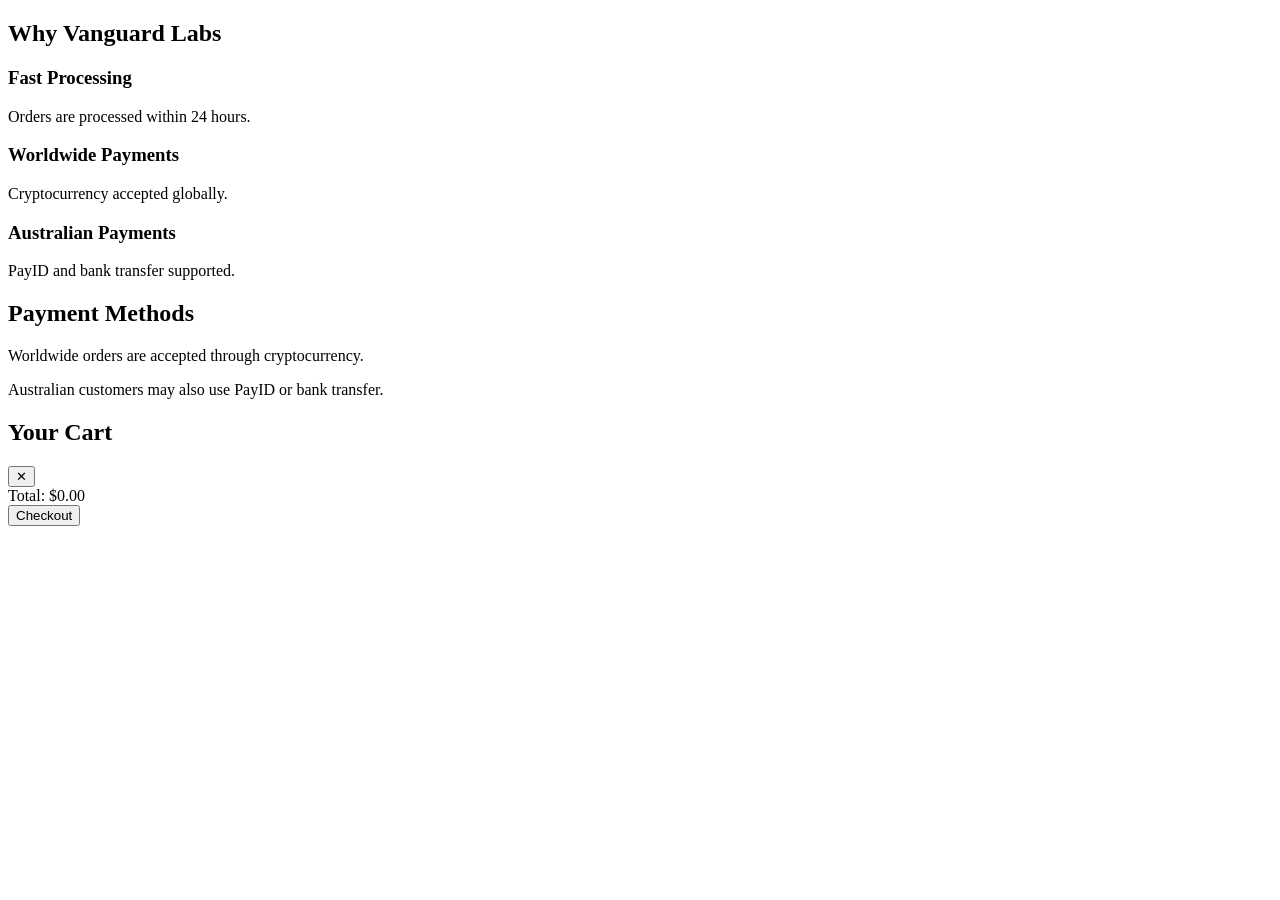
==== commit b03766fc: "Update index.html" ====
--- a/index.html
+++ b/index.html
@@ -1,87 +1,74 @@
 <!DOCTYPE html>
-<html lang="en">
-<head>
-<meta charset="UTF-8">
-<title>Vanguard Labs</title>
-<meta name="viewport" content="width=device-width, initial-scale=1.0">
-<link href="https://fonts.googleapis.com/css2?family=Bebas+Neue&family=DM+Sans:wght@300;400;500;600&display=swap" rel="stylesheet">
-<link rel="stylesheet" href="style.css">
-</head>
-<body>
 
-<nav id="navbar">
-  <div class="nav-inner">
-    <div class="logo">Vanguard Labs</div>
-    <div class="nav-links">
-      <a href="#products">Products</a>
-      <a href="#payments">Payments</a>
-      <a href="admin.html">Admin</a>
-      <button class="cart-btn" onclick="toggleCart()">
-        Cart <span class="cart-count" id="count">0</span>
-      </button>
+  </div>
+</section>
+
+<section class="why-section" id="why">
+  <div class="section-title">
+    <h2>Why Vanguard Labs</h2>
+  </div>
+
+  <div class="why-grid">
+
+    <div class="why-card">
+      <h3>Fast Processing</h3>
+      <p>
+        Orders are processed within 24 hours.
+      </p>
     </div>
+
+    <div class="why-card">
+      <h3>Worldwide Payments</h3>
+      <p>
+        Cryptocurrency accepted globally.
+      </p>
+    </div>
+
+    <div class="why-card">
+      <h3>Australian Payments</h3>
+      <p>
+        PayID and bank transfer supported.
+      </p>
+    </div>
+
   </div>
-</nav>
+</section>
+
+<section class="payments-section" id="payments">
+  <div class="payment-box">
+    <h2>Payment Methods</h2>
+
+    <p>
+      Worldwide orders are accepted through cryptocurrency.
+    </p>
+
+    <p>
+      Australian customers may also use PayID or bank transfer.
+    </p>
+  </div>
+</section>
 
 <div class="cart-overlay" id="cartOverlay" onclick="toggleCart()"></div>
 
 <div class="cart" id="cart">
   <div class="cart-header">
     <h2>Your Cart</h2>
-    <button class="cart-close" onclick="toggleCart()">✕</button>
+
+    <button onclick="toggleCart()">✕</button>
   </div>
 
   <div class="cart-items" id="cartItems"></div>
 
   <div class="cart-footer">
-    <div class="cart-total-row">
-      <span>Total</span>
-      <span>$<span id="total">0.00</span></span>
+    <div class="cart-total">
+      Total: $<span id="total">0.00</span>
     </div>
-    <button class="checkout-btn" onclick="goCheckout()">Checkout</button>
+
+    <button class="checkout-btn" onclick="goCheckout()">
+      Checkout
+    </button>
   </div>
 </div>
-
-<section class="hero">
-  <div class="hero-content">
-    <h1>Premium Peptide Research</h1>
-    <p>Research grade compounds with worldwide crypto payments and Australian bank transfer options.</p>
-  </div>
-</section>
-
-<section class="section" id="products">
-  <div class="section-inner">
-    <h2>Products</h2>
-
-    <div class="products-grid">
-      <div class="product-card">
-        <h3>BPC-157</h3>
-        <p>$79.99</p>
-        <button onclick="addToCart('BPC-157',79.99)">Add to Cart</button>
-      </div>
-
-      <div class="product-card">
-        <h3>TB-500</h3>
-        <p>$89.99</p>
-        <button onclick="addToCart('TB-500',89.99)">Add to Cart</button>
-      </div>
-
-      <div class="product-card">
-        <h3>Retatrutide</h3>
-        <p>$98.99</p>
-        <button onclick="addToCart('Retatrutide',98.99)">Add to Cart</button>
-      </div>
-    </div>
-  </div>
-</section>
-
-<section class="section" id="payments">
-  <div class="section-inner">
-    <h2>Payment Methods</h2>
-    <p>Worldwide payments are accepted via cryptocurrency.</p>
-    <p>Australian customers can pay using PayID or bank transfer.</p>
-  </div>
-</section>
 
 <script src="script.js"></script>
 </body>
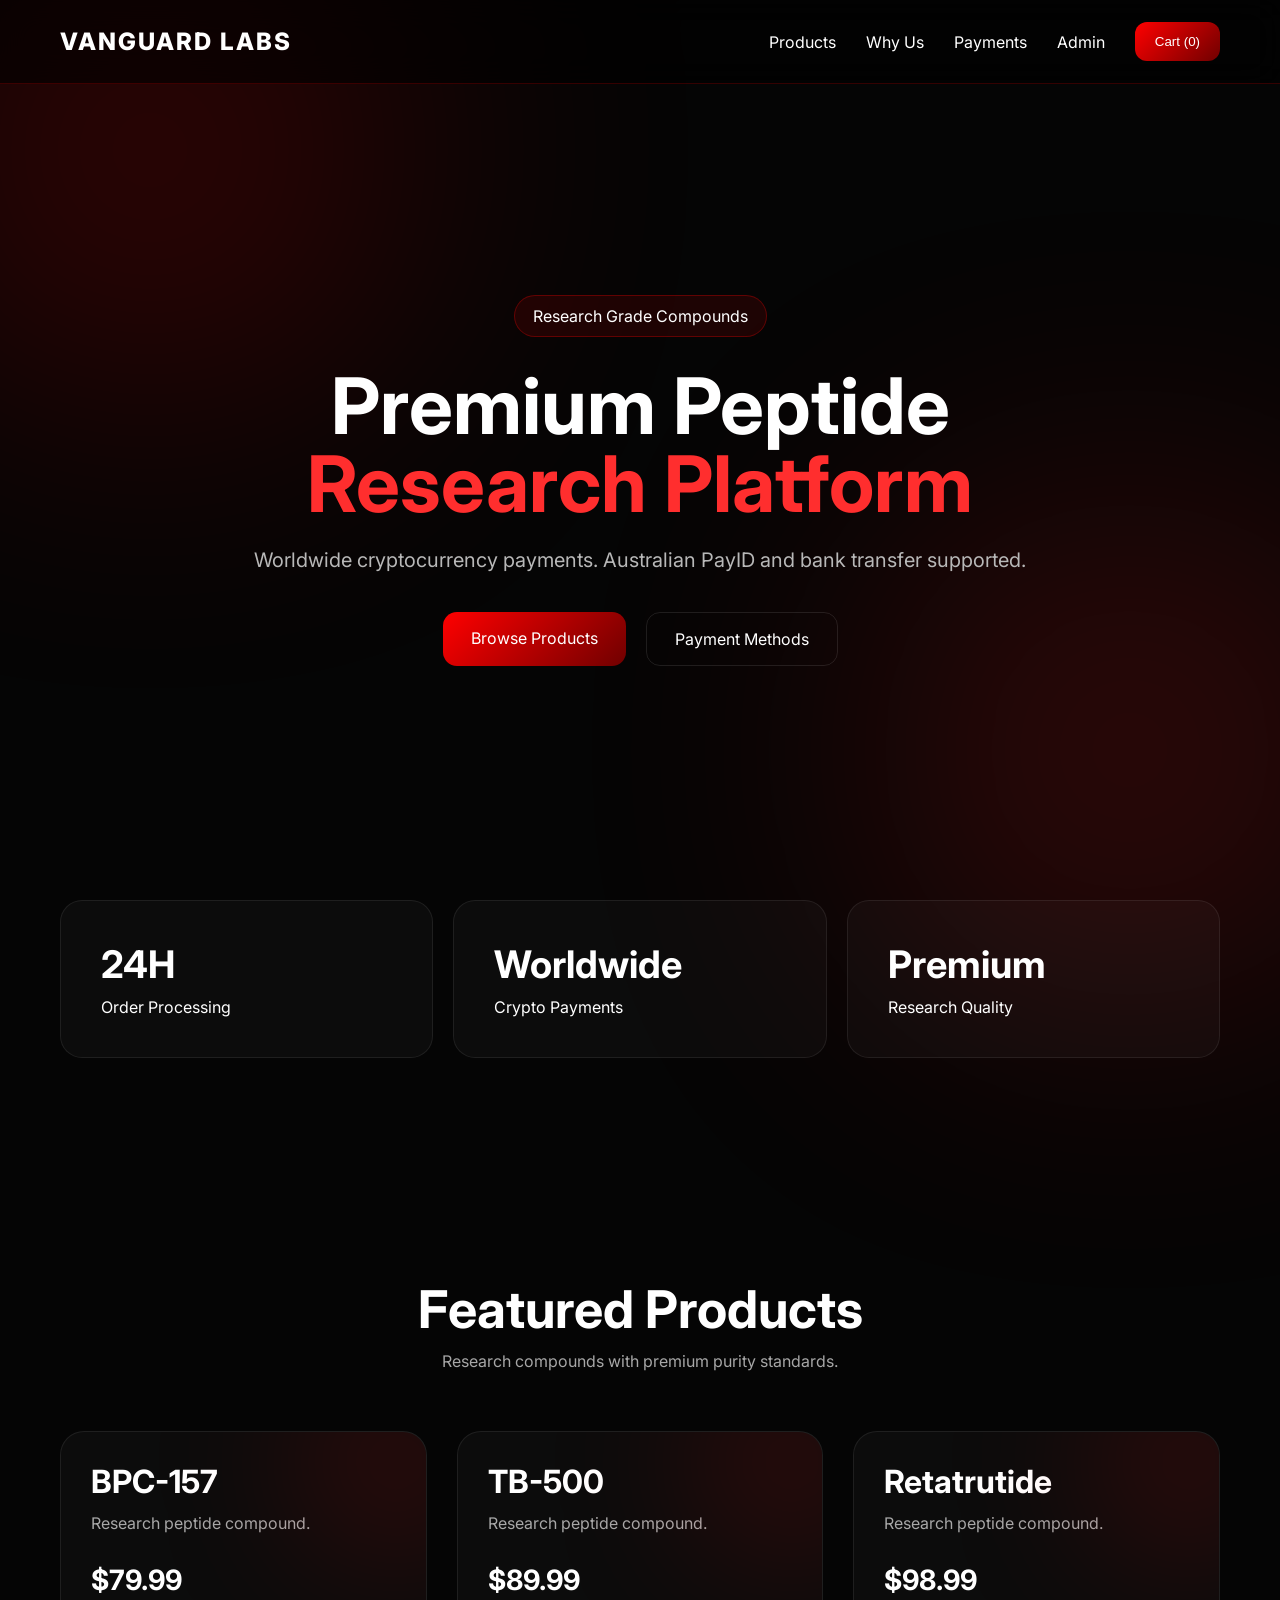
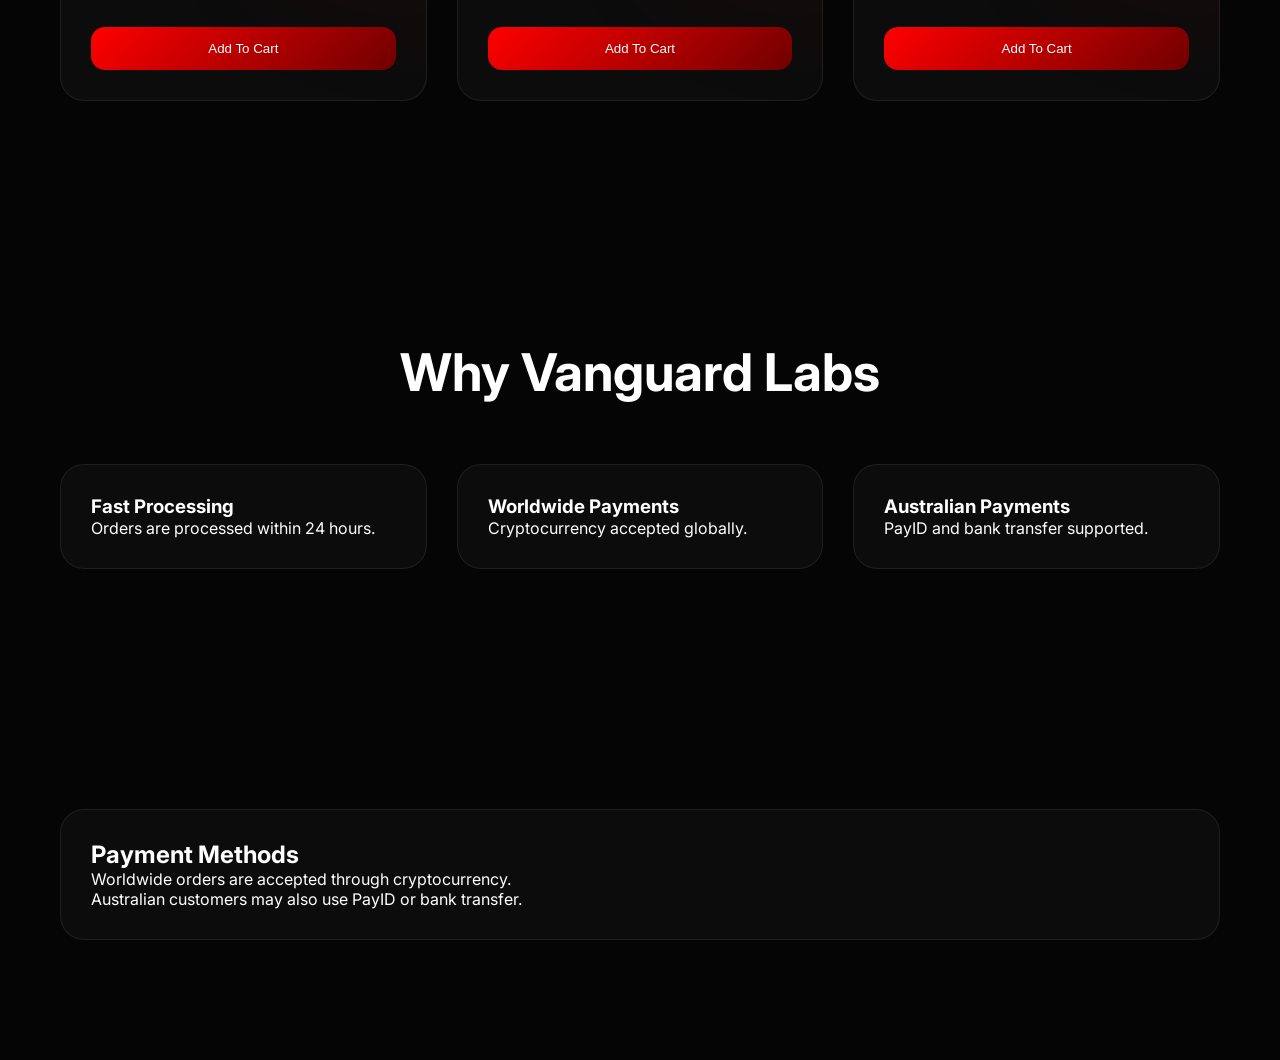
==== commit 7bd6a9ac: "Update index.html" ====
--- a/index.html
+++ b/index.html
@@ -1,4 +1,140 @@
 <!DOCTYPE html>
+<html lang="en">
+<head>
+  <meta charset="UTF-8" />
+  <meta name="viewport" content="width=device-width, initial-scale=1.0" />
+  <title>Vanguard Labs</title>
+
+  <link rel="preconnect" href="https://fonts.googleapis.com">
+  <link rel="preconnect" href="https://fonts.gstatic.com" crossorigin>
+
+  <link href="https://fonts.googleapis.com/css2?family=Inter:wght@300;400;500;600;700;800&display=swap" rel="stylesheet">
+
+  <link rel="stylesheet" href="style.css" />
+</head>
+<body>
+
+<div class="background-glow glow-1"></div>
+<div class="background-glow glow-2"></div>
+
+<nav class="navbar">
+  <div class="logo">VANGUARD LABS</div>
+
+  <div class="nav-links">
+    <a href="#products">Products</a>
+    <a href="#why">Why Us</a>
+    <a href="#payments">Payments</a>
+    <a href="admin.html">Admin</a>
+
+    <button class="cart-button" onclick="toggleCart()">
+      Cart (<span id="count">0</span>)
+    </button>
+  </div>
+</nav>
+
+<section class="hero">
+  <div class="hero-content">
+    <div class="hero-badge">
+      Research Grade Compounds
+    </div>
+
+    <h1>
+      Premium Peptide
+      <span>Research Platform</span>
+    </h1>
+
+    <p>
+      Worldwide cryptocurrency payments.
+      Australian PayID and bank transfer supported.
+    </p>
+
+    <div class="hero-buttons">
+      <a href="#products" class="primary-btn">
+        Browse Products
+      </a>
+
+      <a href="#payments" class="secondary-btn">
+        Payment Methods
+      </a>
+    </div>
+  </div>
+</section>
+
+<section class="stats-section">
+  <div class="stat-box">
+    <h2>24H</h2>
+    <p>Order Processing</p>
+  </div>
+
+  <div class="stat-box">
+    <h2>Worldwide</h2>
+    <p>Crypto Payments</p>
+  </div>
+
+  <div class="stat-box">
+    <h2>Premium</h2>
+    <p>Research Quality</p>
+  </div>
+</section>
+
+<section class="products-section" id="products">
+  <div class="section-title">
+    <h2>Featured Products</h2>
+    <p>Research compounds with premium purity standards.</p>
+  </div>
+
+  <div class="products-grid">
+
+    <div class="product-card">
+      <div class="product-glow"></div>
+
+      <h3>BPC-157</h3>
+      <p class="product-desc">
+        Research peptide compound.
+      </p>
+
+      <div class="price-row">
+        <span class="price">$79.99</span>
+      </div>
+
+      <button onclick="addToCart('BPC-157',79.99)">
+        Add To Cart
+      </button>
+    </div>
+
+    <div class="product-card">
+      <div class="product-glow"></div>
+
+      <h3>TB-500</h3>
+      <p class="product-desc">
+        Research peptide compound.
+      </p>
+
+      <div class="price-row">
+        <span class="price">$89.99</span>
+      </div>
+
+      <button onclick="addToCart('TB-500',89.99)">
+        Add To Cart
+      </button>
+    </div>
+
+    <div class="product-card">
+      <div class="product-glow"></div>
+
+      <h3>Retatrutide</h3>
+      <p class="product-desc">
+        Research peptide compound.
+      </p>
+
+      <div class="price-row">
+        <span class="price">$98.99</span>
+      </div>
+
+      <button onclick="addToCart('Retatrutide',98.99)">
+        Add To Cart
+      </button>
+    </div>
 
   </div>
 </section>
--- a/style.css
+++ b/style.css
@@ -0,0 +1,357 @@
+* {
+  margin: 0;
+  padding: 0;
+  box-sizing: border-box;
+}
+
+body {
+  background: #050505;
+  color: white;
+  font-family: 'Inter', sans-serif;
+  overflow-x: hidden;
+}
+
+html {
+  scroll-behavior: smooth;
+}
+
+.background-glow {
+  position: fixed;
+  width: 500px;
+  height: 500px;
+  border-radius: 50%;
+  filter: blur(140px);
+  z-index: -1;
+  opacity: 0.2;
+}
+
+.glow-1 {
+  background: red;
+  top: -100px;
+  left: -100px;
+}
+
+.glow-2 {
+  background: #ff1a1a;
+  bottom: -100px;
+  right: -100px;
+}
+
+.navbar {
+  position: fixed;
+  top: 0;
+  width: 100%;
+  padding: 22px 60px;
+  display: flex;
+  justify-content: space-between;
+  align-items: center;
+  backdrop-filter: blur(16px);
+  background: rgba(0,0,0,0.6);
+  border-bottom: 1px solid rgba(255,0,0,0.2);
+  z-index: 999;
+}
+
+.logo {
+  font-size: 24px;
+  font-weight: 800;
+  letter-spacing: 2px;
+}
+
+.nav-links {
+  display: flex;
+  align-items: center;
+  gap: 30px;
+}
+
+.nav-links a {
+  color: white;
+  text-decoration: none;
+  transition: 0.3s;
+}
+
+.nav-links a:hover {
+  color: #ff3b3b;
+}
+
+.cart-button {
+  background: linear-gradient(135deg,#ff0000,#700000);
+  border: none;
+  color: white;
+  padding: 12px 20px;
+  border-radius: 12px;
+  cursor: pointer;
+  transition: 0.3s;
+}
+
+.cart-button:hover {
+  transform: translateY(-2px);
+  box-shadow: 0 0 20px rgba(255,0,0,0.4);
+}
+
+.hero {
+  min-height: 100vh;
+  display: flex;
+  justify-content: center;
+  align-items: center;
+  text-align: center;
+  padding: 120px 20px 60px;
+}
+
+.hero-content {
+  max-width: 900px;
+}
+
+.hero-badge {
+  display: inline-block;
+  background: rgba(255,0,0,0.1);
+  border: 1px solid rgba(255,0,0,0.3);
+  padding: 10px 18px;
+  border-radius: 999px;
+  margin-bottom: 30px;
+}
+
+.hero h1 {
+  font-size: 78px;
+  line-height: 1;
+  margin-bottom: 25px;
+}
+
+.hero h1 span {
+  color: #ff2e2e;
+}
+
+.hero p {
+  color: #b8b8b8;
+  font-size: 20px;
+  margin-bottom: 40px;
+}
+
+.hero-buttons {
+  display: flex;
+  justify-content: center;
+  gap: 20px;
+}
+
+.primary-btn,
+.secondary-btn {
+  text-decoration: none;
+  padding: 16px 28px;
+  border-radius: 14px;
+  transition: 0.3s;
+}
+
+.primary-btn {
+  background: linear-gradient(135deg,#ff0000,#700000);
+  color: white;
+}
+
+.primary-btn:hover {
+  transform: translateY(-3px);
+  box-shadow: 0 0 25px rgba(255,0,0,0.5);
+}
+
+.secondary-btn {
+  border: 1px solid rgba(255,255,255,0.1);
+  color: white;
+}
+
+.secondary-btn:hover {
+  border-color: red;
+}
+
+.stats-section {
+  display: grid;
+  grid-template-columns: repeat(auto-fit,minmax(220px,1fr));
+  gap: 20px;
+  padding: 0 60px 100px;
+}
+
+.stat-box {
+  background: rgba(255,255,255,0.03);
+  border: 1px solid rgba(255,255,255,0.08);
+  border-radius: 22px;
+  padding: 40px;
+  transition: 0.3s;
+}
+
+.stat-box:hover {
+  border-color: red;
+  transform: translateY(-6px);
+  box-shadow: 0 0 30px rgba(255,0,0,0.15);
+}
+
+.stat-box h2 {
+  font-size: 38px;
+  margin-bottom: 10px;
+}
+
+.section-title {
+  text-align: center;
+  margin-bottom: 60px;
+}
+
+.section-title h2 {
+  font-size: 52px;
+  margin-bottom: 10px;
+}
+
+.section-title p {
+  color: #a7a7a7;
+}
+
+.products-section,
+.why-section,
+.payments-section {
+  padding: 120px 60px;
+}
+
+.products-grid,
+.why-grid {
+  display: grid;
+  grid-template-columns: repeat(auto-fit,minmax(280px,1fr));
+  gap: 30px;
+}
+
+.product-card,
+.why-card,
+.payment-box {
+  position: relative;
+  background: rgba(255,255,255,0.03);
+  border: 1px solid rgba(255,255,255,0.08);
+  border-radius: 24px;
+  padding: 30px;
+  overflow: hidden;
+  transition: 0.35s;
+}
+
+.product-card:hover,
+.why-card:hover,
+.payment-box:hover {
+  border-color: red;
+  transform: translateY(-8px);
+  box-shadow: 0 0 40px rgba(255,0,0,0.18);
+}
+
+.product-glow {
+  position: absolute;
+  width: 180px;
+  height: 180px;
+  background: rgba(255,0,0,0.18);
+  border-radius: 50%;
+  filter: blur(80px);
+  top: -60px;
+  right: -60px;
+}
+
+.product-card h3 {
+  font-size: 32px;
+  margin-bottom: 12px;
+}
+
+.product-desc {
+  color: #a8a8a8;
+  margin-bottom: 30px;
+}
+
+.price {
+  font-size: 28px;
+  font-weight: 700;
+}
+
+.product-card button,
+.checkout-btn {
+  width: 100%;
+  margin-top: 30px;
+  padding: 14px;
+  border: none;
+  border-radius: 14px;
+  background: linear-gradient(135deg,#ff0000,#700000);
+  color: white;
+  cursor: pointer;
+  transition: 0.3s;
+}
+
+.product-card button:hover,
+.checkout-btn:hover {
+  transform: scale(1.02);
+  box-shadow: 0 0 20px rgba(255,0,0,0.4);
+}
+
+.cart {
+  position: fixed;
+  top: 0;
+  right: -420px;
+  width: 400px;
+  height: 100vh;
+  background: #0c0c0c;
+  border-left: 1px solid rgba(255,0,0,0.2);
+  transition: 0.35s;
+  z-index: 9999;
+  padding: 30px;
+}
+
+.cart.open {
+  right: 0;
+}
+
+.cart-overlay {
+  display: none;
+}
+
+.cart-overlay.open {
+  display: block;
+  position: fixed;
+  inset: 0;
+  background: rgba(0,0,0,0.6);
+  z-index: 999;
+}
+
+.cart-header {
+  display: flex;
+  justify-content: space-between;
+  margin-bottom: 30px;
+}
+
+.cart-header button {
+  background: none;
+  border: none;
+  color: white;
+  font-size: 24px;
+  cursor: pointer;
+}
+
+.cart-item {
+  background: rgba(255,255,255,0.04);
+  border: 1px solid rgba(255,255,255,0.06);
+  padding: 16px;
+  border-radius: 14px;
+  margin-bottom: 15px;
+}
+
+.cart-total {
+  margin-top: 30px;
+  font-size: 24px;
+  font-weight: 700;
+}
+
+@media(max-width: 900px) {
+  .hero h1 {
+    font-size: 48px;
+  }
+
+  .navbar {
+    padding: 20px;
+    flex-direction: column;
+    gap: 20px;
+  }
+
+  .products-section,
+  .why-section,
+  .payments-section {
+    padding: 100px 20px;
+  }
+
+  .stats-section {
+    padding: 0 20px 80px;
+  }
+}
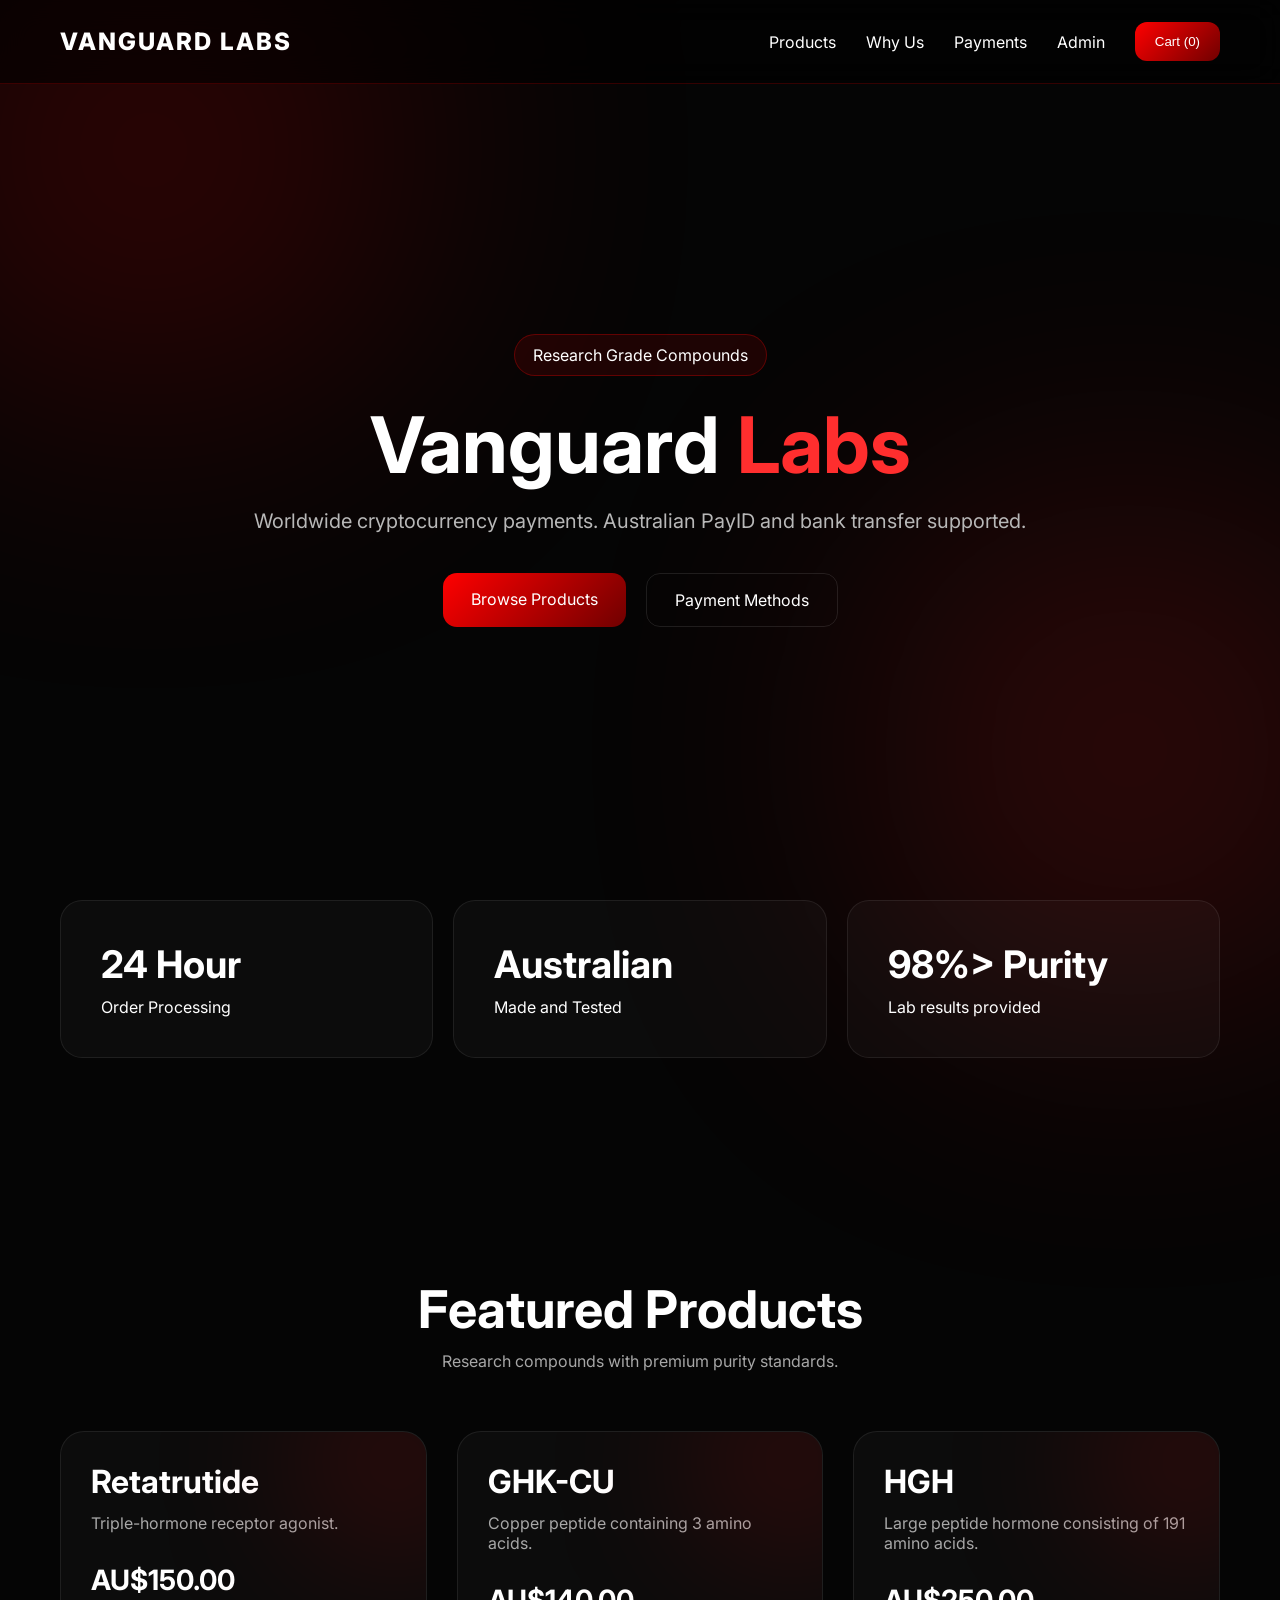
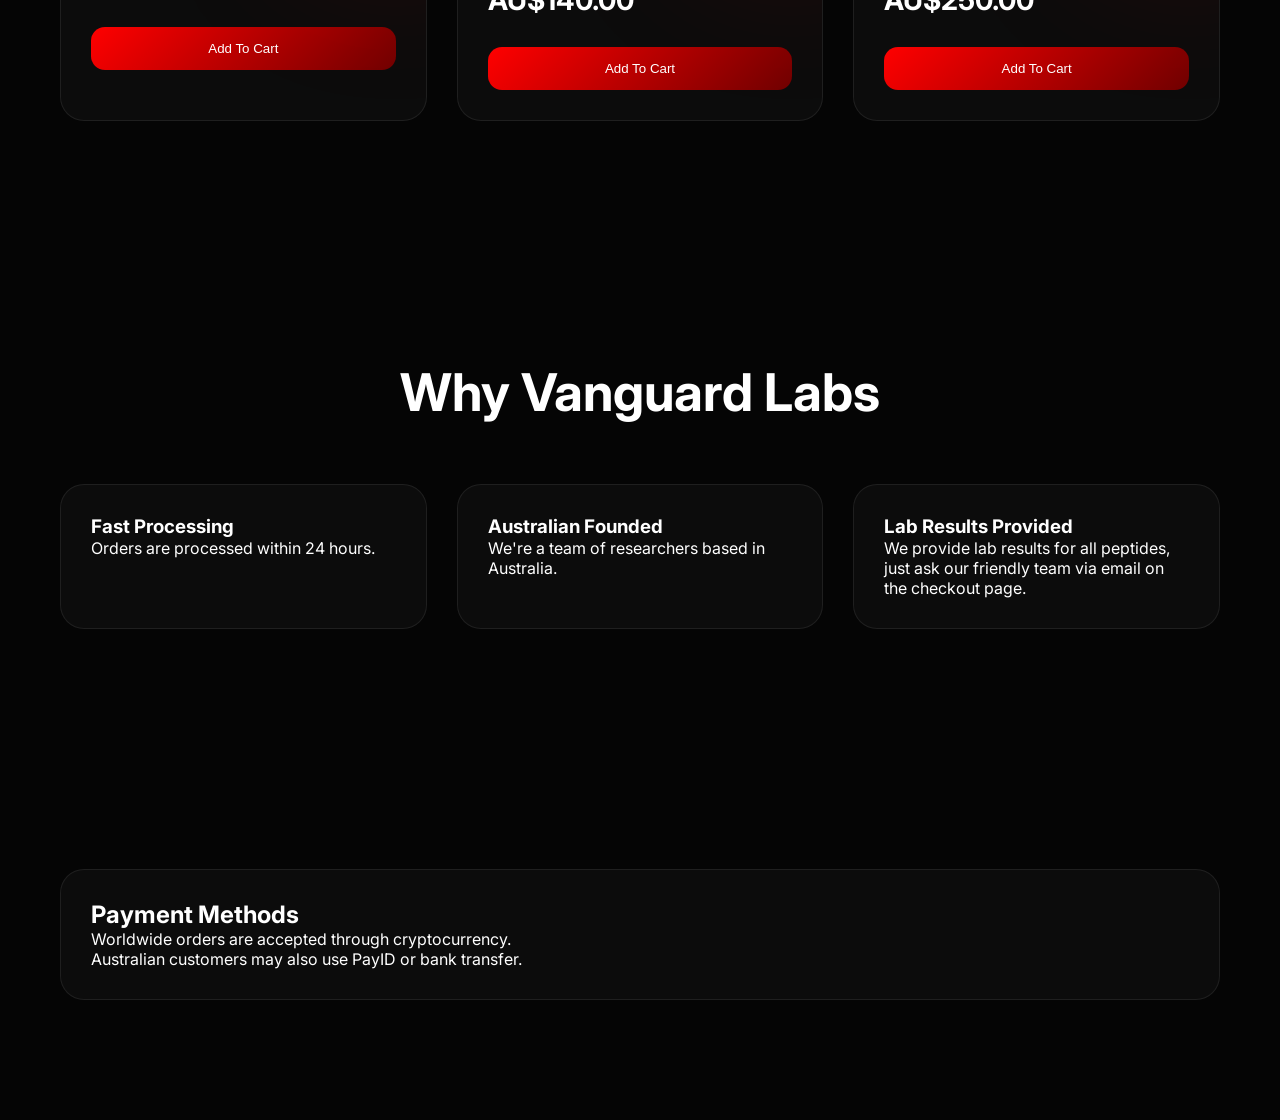
==== commit 652adefa: "Update index.html" ====
--- a/index.html
+++ b/index.html
@@ -39,8 +39,8 @@
     </div>
 
     <h1>
-      Premium Peptide
-      <span>Research Platform</span>
+      Vanguard
+      <span>Labs</span>
     </h1>
 
     <p>
@@ -62,18 +62,18 @@
 
 <section class="stats-section">
   <div class="stat-box">
-    <h2>24H</h2>
+    <h2>24 Hour</h2>
     <p>Order Processing</p>
   </div>
 
   <div class="stat-box">
-    <h2>Worldwide</h2>
-    <p>Crypto Payments</p>
+    <h2>Australian</h2>
+    <p>Made and Tested</p>
   </div>
 
   <div class="stat-box">
-    <h2>Premium</h2>
-    <p>Research Quality</p>
+    <h2>98%> Purity</h2>
+    <p>Lab results provided</p>
   </div>
 </section>
 
@@ -88,16 +88,16 @@
     <div class="product-card">
       <div class="product-glow"></div>
 
-      <h3>BPC-157</h3>
+      <h3>Retatrutide</h3>
       <p class="product-desc">
-        Research peptide compound.
+        Triple-hormone receptor agonist.
       </p>
 
       <div class="price-row">
-        <span class="price">$79.99</span>
+        <span class="price">AU$150.00</span>
       </div>
 
-      <button onclick="addToCart('BPC-157',79.99)">
+      <button onclick="addToCart('Retatrutide',150.00)">
         Add To Cart
       </button>
     </div>
@@ -105,16 +105,16 @@
     <div class="product-card">
       <div class="product-glow"></div>
 
-      <h3>TB-500</h3>
+      <h3>GHK-CU</h3>
       <p class="product-desc">
-        Research peptide compound.
+        Copper peptide containing 3 amino acids.
       </p>
 
       <div class="price-row">
-        <span class="price">$89.99</span>
+        <span class="price">AU$140.00</span>
       </div>
 
-      <button onclick="addToCart('TB-500',89.99)">
+      <button onclick="addToCart('GHK-CU',140.00)">
         Add To Cart
       </button>
     </div>
@@ -122,16 +122,16 @@
     <div class="product-card">
       <div class="product-glow"></div>
 
-      <h3>Retatrutide</h3>
+      <h3>HGH</h3>
       <p class="product-desc">
-        Research peptide compound.
+        Large peptide hormone consisting of 191 amino acids.
       </p>
 
       <div class="price-row">
-        <span class="price">$98.99</span>
+        <span class="price">AU$250.00</span>
       </div>
 
-      <button onclick="addToCart('Retatrutide',98.99)">
+      <button onclick="addToCart('HGH',250.00)">
         Add To Cart
       </button>
     </div>
@@ -154,16 +154,16 @@
     </div>
 
     <div class="why-card">
-      <h3>Worldwide Payments</h3>
+      <h3>Australian Founded</h3>
       <p>
-        Cryptocurrency accepted globally.
+        We're a team of researchers based in Australia.
       </p>
     </div>
 
     <div class="why-card">
-      <h3>Australian Payments</h3>
+      <h3>Lab Results Provided</h3>
       <p>
-        PayID and bank transfer supported.
+        We provide lab results for all peptides, just ask our friendly team via email on the checkout page.
       </p>
     </div>
 
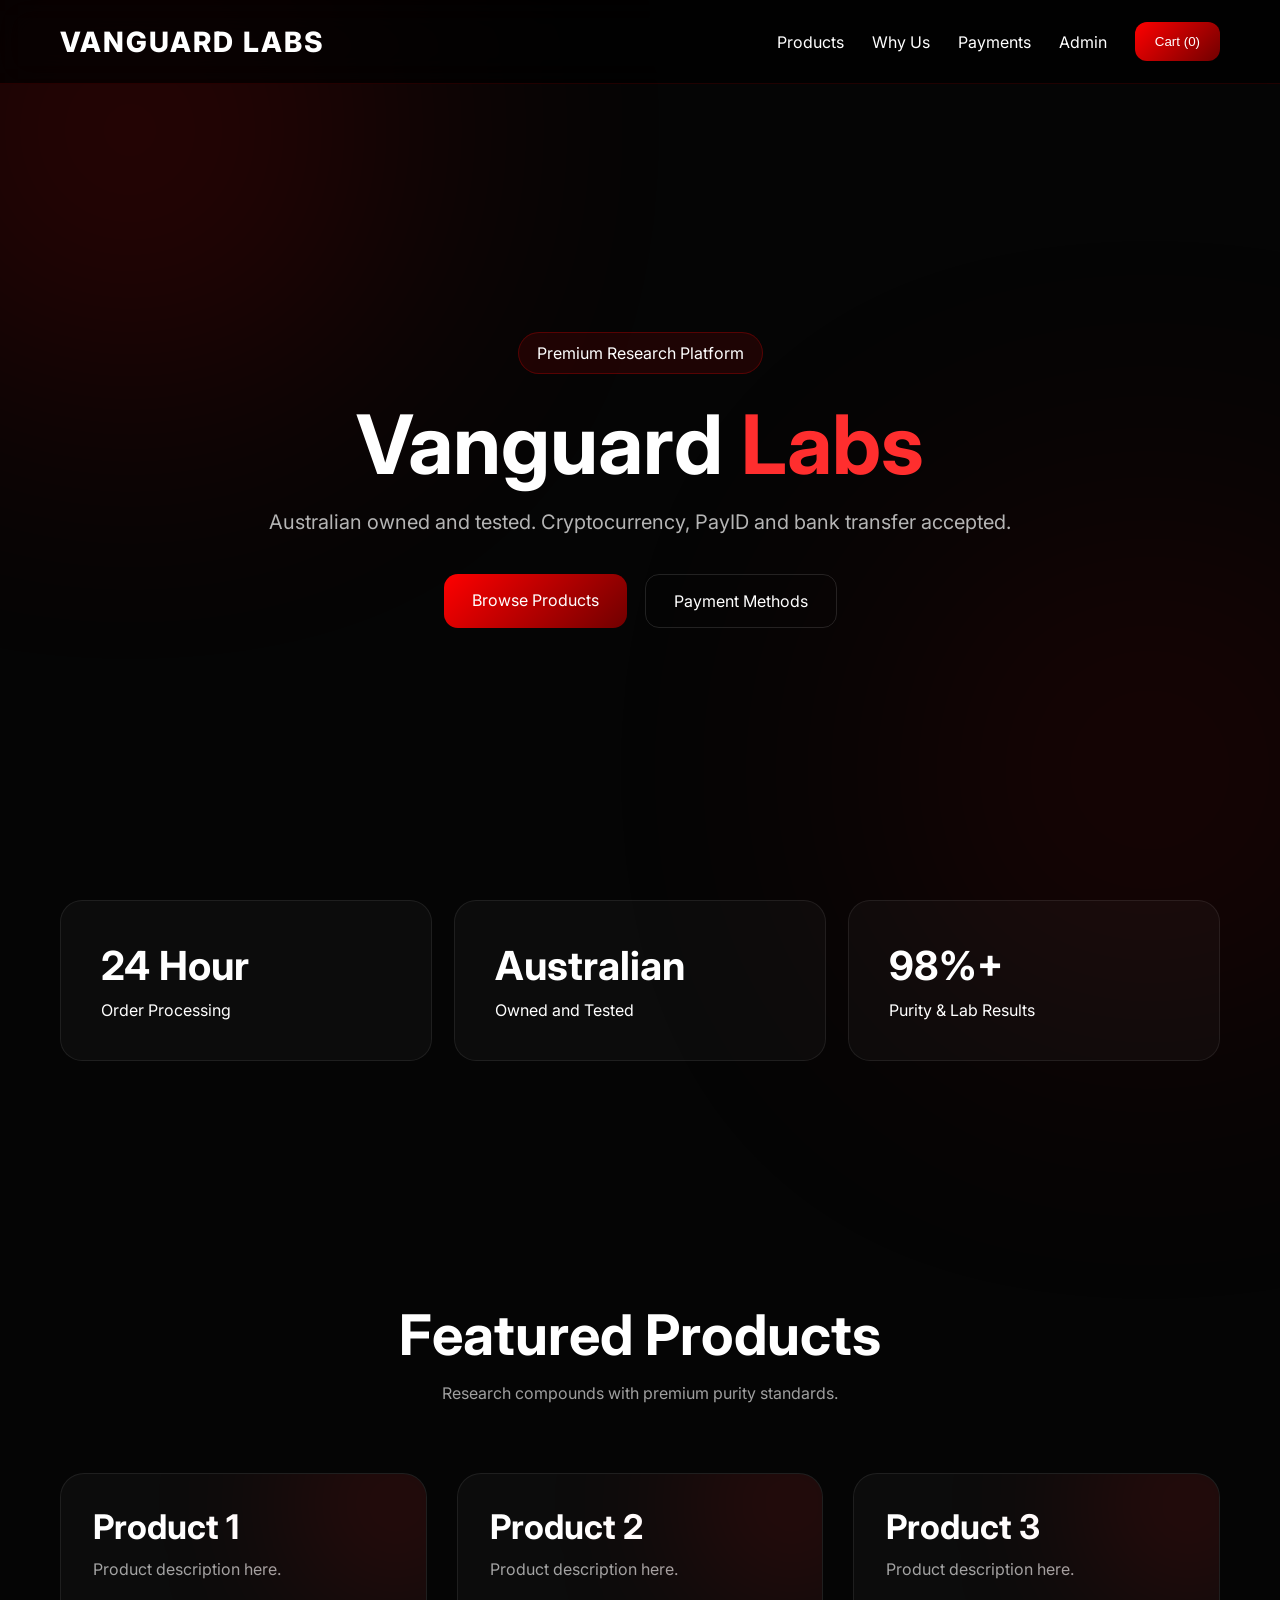
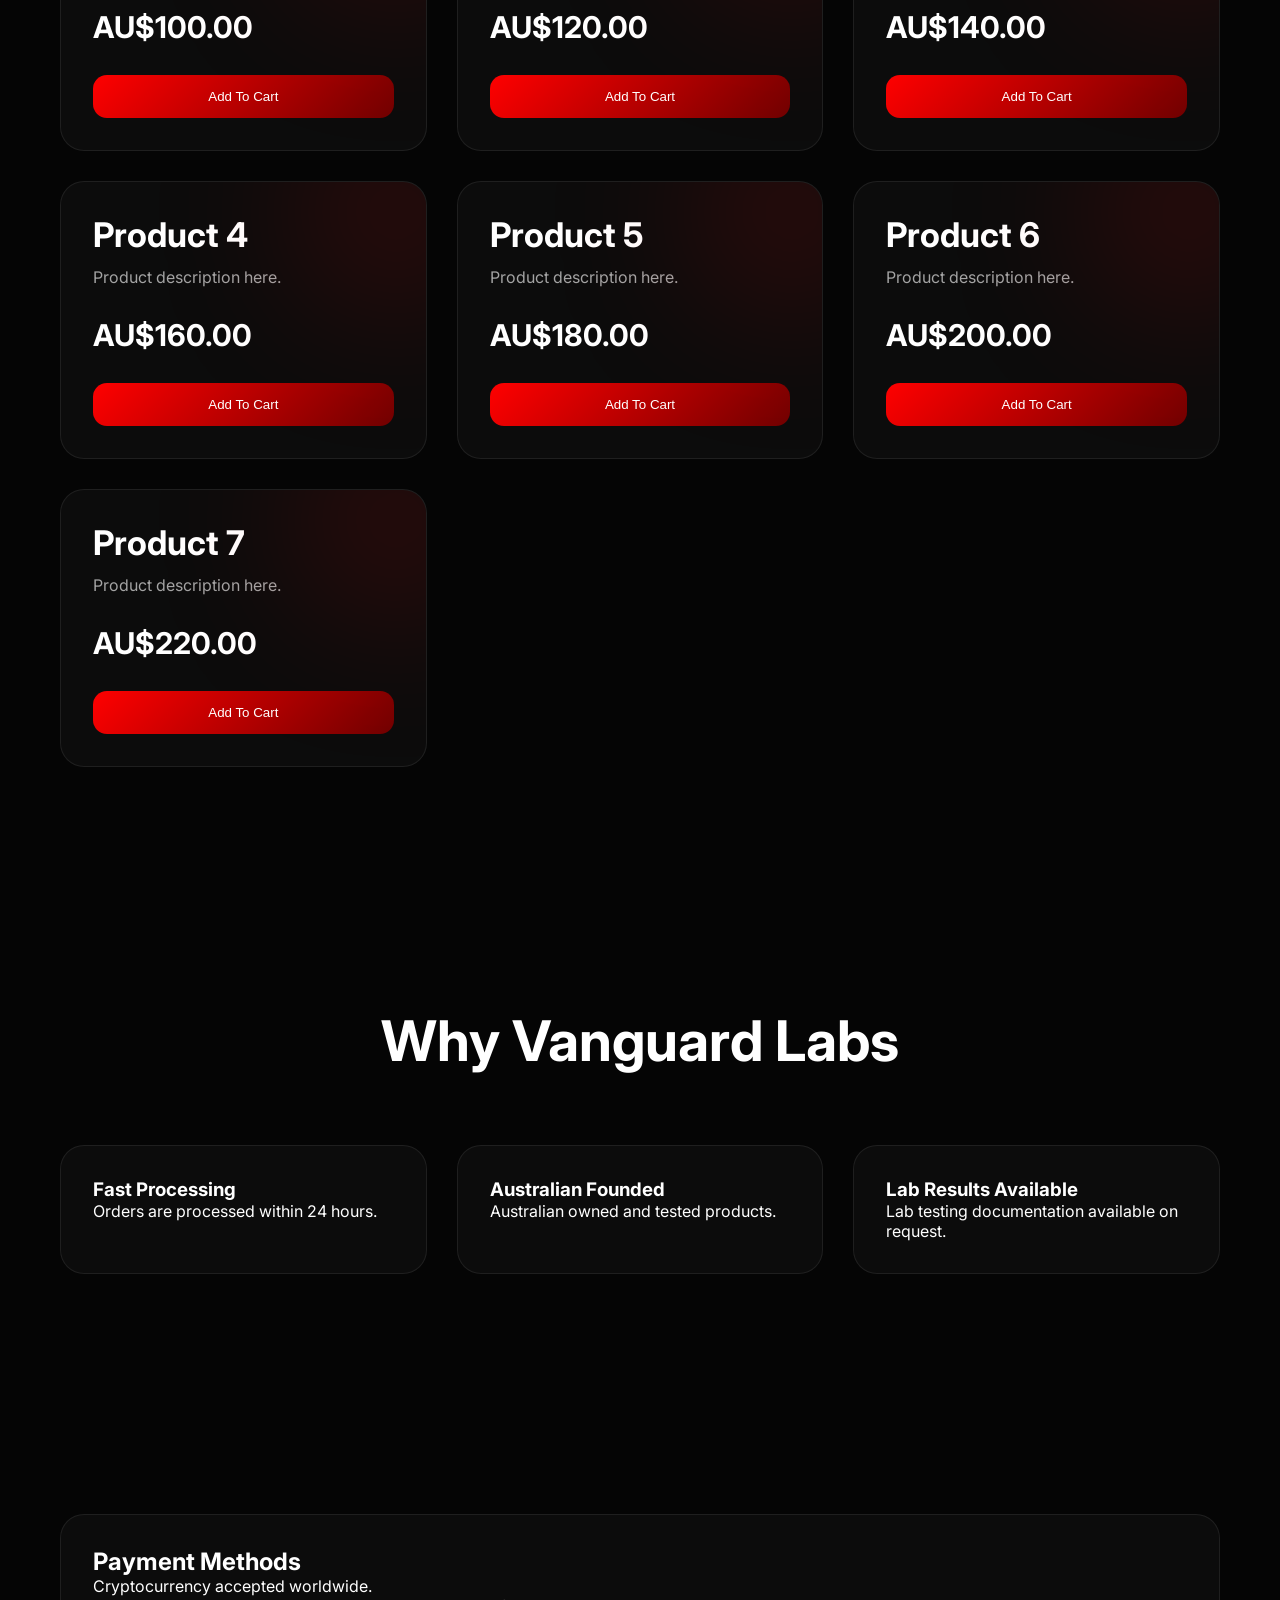
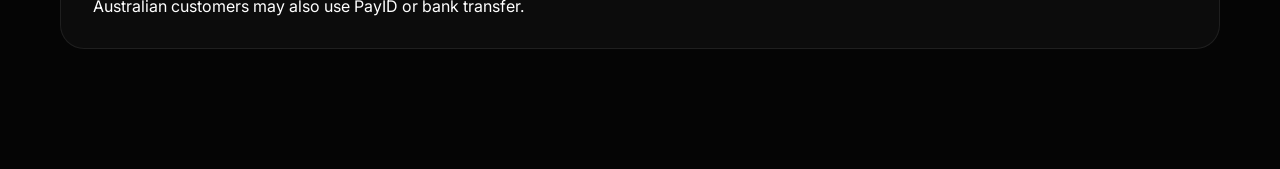
==== commit cc7e520e: "Update index.html" ====
--- a/index.html
+++ b/index.html
@@ -1,211 +1,403 @@
 <!DOCTYPE html>
 <html lang="en">
+
 <head>
   <meta charset="UTF-8" />
-  <meta name="viewport" content="width=device-width, initial-scale=1.0" />
+
+  <meta
+    name="viewport"
+    content="width=device-width, initial-scale=1.0"
+  />
+
   <title>Vanguard Labs</title>
 
   <link rel="preconnect" href="https://fonts.googleapis.com">
   <link rel="preconnect" href="https://fonts.gstatic.com" crossorigin>
 
-  <link href="https://fonts.googleapis.com/css2?family=Inter:wght@300;400;500;600;700;800&display=swap" rel="stylesheet">
+  <link
+    href="https://fonts.googleapis.com/css2?family=Inter:wght@300;400;500;600;700;800&display=swap"
+    rel="stylesheet"
+  >
 
   <link rel="stylesheet" href="style.css" />
 </head>
+
 <body>
 
-<div class="background-glow glow-1"></div>
-<div class="background-glow glow-2"></div>
-
-<nav class="navbar">
-  <div class="logo">VANGUARD LABS</div>
-
-  <div class="nav-links">
-    <a href="#products">Products</a>
-    <a href="#why">Why Us</a>
-    <a href="#payments">Payments</a>
-    <a href="admin.html">Admin</a>
-
-    <button class="cart-button" onclick="toggleCart()">
-      Cart (<span id="count">0</span>)
-    </button>
+  <!-- BACKGROUND -->
+  <div class="background-glow glow-1"></div>
+  <div class="background-glow glow-2"></div>
+
+  <!-- NAVBAR -->
+  <nav class="navbar">
+
+    <div class="logo">
+      VANGUARD LABS
+    </div>
+
+    <div class="nav-links">
+
+      <a href="#products">Products</a>
+      <a href="#why">Why Us</a>
+      <a href="#payments">Payments</a>
+      <a href="admin.html">Admin</a>
+
+      <button
+        class="cart-button"
+        onclick="toggleCart()"
+      >
+        Cart (<span id="count">0</span>)
+      </button>
+
+    </div>
+
+  </nav>
+
+  <!-- HERO -->
+  <section class="hero">
+
+    <div class="hero-content">
+
+      <div class="hero-badge">
+        Premium Research Platform
+      </div>
+
+      <h1>
+        Vanguard
+        <span>Labs</span>
+      </h1>
+
+      <p>
+        Australian owned and tested.
+        Cryptocurrency, PayID and bank transfer accepted.
+      </p>
+
+      <div class="hero-buttons">
+
+        <a
+          href="#products"
+          class="primary-btn"
+        >
+          Browse Products
+        </a>
+
+        <a
+          href="#payments"
+          class="secondary-btn"
+        >
+          Payment Methods
+        </a>
+
+      </div>
+
+    </div>
+
+  </section>
+
+  <!-- STATS -->
+  <section class="stats-section">
+
+    <div class="stat-box">
+      <h2>24 Hour</h2>
+      <p>Order Processing</p>
+    </div>
+
+    <div class="stat-box">
+      <h2>Australian</h2>
+      <p>Owned and Tested</p>
+    </div>
+
+    <div class="stat-box">
+      <h2>98%+</h2>
+      <p>Purity & Lab Results</p>
+    </div>
+
+  </section>
+
+  <!-- PRODUCTS -->
+  <section
+    class="products-section"
+    id="products"
+  >
+
+    <div class="section-title">
+
+      <h2>Featured Products</h2>
+
+      <p>
+        Research compounds with premium purity standards.
+      </p>
+
+    </div>
+
+    <div class="products-grid">
+
+      <!-- PRODUCT 1 -->
+      <div class="product-card">
+
+        <div class="product-glow"></div>
+
+        <h3>Product 1</h3>
+
+        <p class="product-desc">
+          Product description here.
+        </p>
+
+        <div class="price-row">
+          <span class="price">AU$100.00</span>
+        </div>
+
+        <button onclick="addToCart('Product 1',100.00)">
+          Add To Cart
+        </button>
+
+      </div>
+
+      <!-- PRODUCT 2 -->
+      <div class="product-card">
+
+        <div class="product-glow"></div>
+
+        <h3>Product 2</h3>
+
+        <p class="product-desc">
+          Product description here.
+        </p>
+
+        <div class="price-row">
+          <span class="price">AU$120.00</span>
+        </div>
+
+        <button onclick="addToCart('Product 2',120.00)">
+          Add To Cart
+        </button>
+
+      </div>
+
+      <!-- PRODUCT 3 -->
+      <div class="product-card">
+
+        <div class="product-glow"></div>
+
+        <h3>Product 3</h3>
+
+        <p class="product-desc">
+          Product description here.
+        </p>
+
+        <div class="price-row">
+          <span class="price">AU$140.00</span>
+        </div>
+
+        <button onclick="addToCart('Product 3',140.00)">
+          Add To Cart
+        </button>
+
+      </div>
+
+      <!-- PRODUCT 4 -->
+      <div class="product-card">
+
+        <div class="product-glow"></div>
+
+        <h3>Product 4</h3>
+
+        <p class="product-desc">
+          Product description here.
+        </p>
+
+        <div class="price-row">
+          <span class="price">AU$160.00</span>
+        </div>
+
+        <button onclick="addToCart('Product 4',160.00)">
+          Add To Cart
+        </button>
+
+      </div>
+
+      <!-- PRODUCT 5 -->
+      <div class="product-card">
+
+        <div class="product-glow"></div>
+
+        <h3>Product 5</h3>
+
+        <p class="product-desc">
+          Product description here.
+        </p>
+
+        <div class="price-row">
+          <span class="price">AU$180.00</span>
+        </div>
+
+        <button onclick="addToCart('Product 5',180.00)">
+          Add To Cart
+        </button>
+
+      </div>
+
+      <!-- PRODUCT 6 -->
+      <div class="product-card">
+
+        <div class="product-glow"></div>
+
+        <h3>Product 6</h3>
+
+        <p class="product-desc">
+          Product description here.
+        </p>
+
+        <div class="price-row">
+          <span class="price">AU$200.00</span>
+        </div>
+
+        <button onclick="addToCart('Product 6',200.00)">
+          Add To Cart
+        </button>
+
+      </div>
+
+      <!-- PRODUCT 7 -->
+      <div class="product-card">
+
+        <div class="product-glow"></div>
+
+        <h3>Product 7</h3>
+
+        <p class="product-desc">
+          Product description here.
+        </p>
+
+        <div class="price-row">
+          <span class="price">AU$220.00</span>
+        </div>
+
+        <button onclick="addToCart('Product 7',220.00)">
+          Add To Cart
+        </button>
+
+      </div>
+
+    </div>
+
+  </section>
+
+  <!-- WHY US -->
+  <section
+    class="why-section"
+    id="why"
+  >
+
+    <div class="section-title">
+      <h2>Why Vanguard Labs</h2>
+    </div>
+
+    <div class="why-grid">
+
+      <div class="why-card">
+
+        <h3>Fast Processing</h3>
+
+        <p>
+          Orders are processed within 24 hours.
+        </p>
+
+      </div>
+
+      <div class="why-card">
+
+        <h3>Australian Founded</h3>
+
+        <p>
+          Australian owned and tested products.
+        </p>
+
+      </div>
+
+      <div class="why-card">
+
+        <h3>Lab Results Available</h3>
+
+        <p>
+          Lab testing documentation available on request.
+        </p>
+
+      </div>
+
+    </div>
+
+  </section>
+
+  <!-- PAYMENTS -->
+  <section
+    class="payments-section"
+    id="payments"
+  >
+
+    <div class="payment-box">
+
+      <h2>Payment Methods</h2>
+
+      <p>
+        Cryptocurrency accepted worldwide.
+      </p>
+
+      <p>
+        Australian customers may also use PayID or bank transfer.
+      </p>
+
+    </div>
+
+  </section>
+
+  <!-- CART OVERLAY -->
+  <div
+    class="cart-overlay"
+    id="cartOverlay"
+    onclick="toggleCart()"
+  ></div>
+
+  <!-- CART -->
+  <div
+    class="cart"
+    id="cart"
+  >
+
+    <div class="cart-header">
+
+      <h2>Your Cart</h2>
+
+      <button onclick="toggleCart()">
+        ✕
+      </button>
+
+    </div>
+
+    <div
+      class="cart-items"
+      id="cartItems"
+    ></div>
+
+    <div class="cart-footer">
+
+      <div class="cart-total">
+        Total:
+        <span id="total">AU$0.00</span>
+      </div>
+
+      <button
+        class="checkout-btn"
+        onclick="goCheckout()"
+      >
+        Checkout
+      </button>
+
+    </div>
+
   </div>
-</nav>
-
-<section class="hero">
-  <div class="hero-content">
-    <div class="hero-badge">
-      Research Grade Compounds
-    </div>
-
-    <h1>
-      Vanguard
-      <span>Labs</span>
-    </h1>
-
-    <p>
-      Worldwide cryptocurrency payments.
-      Australian PayID and bank transfer supported.
-    </p>
-
-    <div class="hero-buttons">
-      <a href="#products" class="primary-btn">
-        Browse Products
-      </a>
-
-      <a href="#payments" class="secondary-btn">
-        Payment Methods
-      </a>
-    </div>
-  </div>
-</section>
-
-<section class="stats-section">
-  <div class="stat-box">
-    <h2>24 Hour</h2>
-    <p>Order Processing</p>
-  </div>
-
-  <div class="stat-box">
-    <h2>Australian</h2>
-    <p>Made and Tested</p>
-  </div>
-
-  <div class="stat-box">
-    <h2>98%> Purity</h2>
-    <p>Lab results provided</p>
-  </div>
-</section>
-
-<section class="products-section" id="products">
-  <div class="section-title">
-    <h2>Featured Products</h2>
-    <p>Research compounds with premium purity standards.</p>
-  </div>
-
-  <div class="products-grid">
-
-    <div class="product-card">
-      <div class="product-glow"></div>
-
-      <h3>Retatrutide</h3>
-      <p class="product-desc">
-        Triple-hormone receptor agonist.
-      </p>
-
-      <div class="price-row">
-        <span class="price">AU$150.00</span>
-      </div>
-
-      <button onclick="addToCart('Retatrutide',150.00)">
-        Add To Cart
-      </button>
-    </div>
-
-    <div class="product-card">
-      <div class="product-glow"></div>
-
-      <h3>GHK-CU</h3>
-      <p class="product-desc">
-        Copper peptide containing 3 amino acids.
-      </p>
-
-      <div class="price-row">
-        <span class="price">AU$140.00</span>
-      </div>
-
-      <button onclick="addToCart('GHK-CU',140.00)">
-        Add To Cart
-      </button>
-    </div>
-
-    <div class="product-card">
-      <div class="product-glow"></div>
-
-      <h3>HGH</h3>
-      <p class="product-desc">
-        Large peptide hormone consisting of 191 amino acids.
-      </p>
-
-      <div class="price-row">
-        <span class="price">AU$250.00</span>
-      </div>
-
-      <button onclick="addToCart('HGH',250.00)">
-        Add To Cart
-      </button>
-    </div>
-
-  </div>
-</section>
-
-<section class="why-section" id="why">
-  <div class="section-title">
-    <h2>Why Vanguard Labs</h2>
-  </div>
-
-  <div class="why-grid">
-
-    <div class="why-card">
-      <h3>Fast Processing</h3>
-      <p>
-        Orders are processed within 24 hours.
-      </p>
-    </div>
-
-    <div class="why-card">
-      <h3>Australian Founded</h3>
-      <p>
-        We're a team of researchers based in Australia.
-      </p>
-    </div>
-
-    <div class="why-card">
-      <h3>Lab Results Provided</h3>
-      <p>
-        We provide lab results for all peptides, just ask our friendly team via email on the checkout page.
-      </p>
-    </div>
-
-  </div>
-</section>
-
-<section class="payments-section" id="payments">
-  <div class="payment-box">
-    <h2>Payment Methods</h2>
-
-    <p>
-      Worldwide orders are accepted through cryptocurrency.
-    </p>
-
-    <p>
-      Australian customers may also use PayID or bank transfer.
-    </p>
-  </div>
-</section>
-
-<div class="cart-overlay" id="cartOverlay" onclick="toggleCart()"></div>
-
-<div class="cart" id="cart">
-  <div class="cart-header">
-    <h2>Your Cart</h2>
-
-    <button onclick="toggleCart()">✕</button>
-  </div>
-
-  <div class="cart-items" id="cartItems"></div>
-
-  <div class="cart-footer">
-    <div class="cart-total">
-      Total: $<span id="total">0.00</span>
-    </div>
-
-    <button class="checkout-btn" onclick="goCheckout()">
-      Checkout
-    </button>
-  </div>
-</div>
-
-<script src="script.js"></script>
+
+  <script src="script.js"></script>
+
 </body>
 </html>
--- a/style.css
+++ b/style.css
@@ -4,6 +4,10 @@
   box-sizing: border-box;
 }
 
+html {
+  scroll-behavior: smooth;
+}
+
 body {
   background: #050505;
   color: white;
@@ -11,9 +15,9 @@
   overflow-x: hidden;
 }
 
-html {
-  scroll-behavior: smooth;
-}
+/* =========================
+   BACKGROUND GLOW
+========================= */
 
 .background-glow {
   position: fixed;
@@ -21,21 +25,25 @@
   height: 500px;
   border-radius: 50%;
   filter: blur(140px);
+  opacity: 0.18;
   z-index: -1;
-  opacity: 0.2;
 }
 
 .glow-1 {
-  background: red;
-  top: -100px;
-  left: -100px;
+  background: #ff0000;
+  top: -120px;
+  left: -120px;
 }
 
 .glow-2 {
-  background: #ff1a1a;
-  bottom: -100px;
-  right: -100px;
-}
+  background: #8b0000;
+  bottom: -120px;
+  right: -120px;
+}
+
+/* =========================
+   NAVBAR
+========================= */
 
 .navbar {
   position: fixed;
@@ -45,14 +53,14 @@
   display: flex;
   justify-content: space-between;
   align-items: center;
+  background: rgba(0,0,0,0.72);
   backdrop-filter: blur(16px);
-  background: rgba(0,0,0,0.6);
-  border-bottom: 1px solid rgba(255,0,0,0.2);
+  border-bottom: 1px solid rgba(255,0,0,0.12);
   z-index: 999;
 }
 
 .logo {
-  font-size: 24px;
+  font-size: 28px;
   font-weight: 800;
   letter-spacing: 2px;
 }
@@ -60,7 +68,7 @@
 .nav-links {
   display: flex;
   align-items: center;
-  gap: 30px;
+  gap: 28px;
 }
 
 .nav-links a {
@@ -70,66 +78,37 @@
 }
 
 .nav-links a:hover {
-  color: #ff3b3b;
+  color: #ff3838;
+}
+
+/* =========================
+   BUTTONS
+========================= */
+
+.cart-button,
+.primary-btn,
+.product-card button,
+.checkout-btn,
+.admin-login button {
+  background: linear-gradient(135deg,#ff0000,#700000);
+  color: white;
+  border: none;
+  cursor: pointer;
+  transition: 0.3s;
 }
 
 .cart-button {
-  background: linear-gradient(135deg,#ff0000,#700000);
-  border: none;
-  color: white;
   padding: 12px 20px;
   border-radius: 12px;
-  cursor: pointer;
-  transition: 0.3s;
-}
-
-.cart-button:hover {
-  transform: translateY(-2px);
-  box-shadow: 0 0 20px rgba(255,0,0,0.4);
-}
-
-.hero {
-  min-height: 100vh;
-  display: flex;
-  justify-content: center;
-  align-items: center;
-  text-align: center;
-  padding: 120px 20px 60px;
-}
-
-.hero-content {
-  max-width: 900px;
-}
-
-.hero-badge {
-  display: inline-block;
-  background: rgba(255,0,0,0.1);
-  border: 1px solid rgba(255,0,0,0.3);
-  padding: 10px 18px;
-  border-radius: 999px;
-  margin-bottom: 30px;
-}
-
-.hero h1 {
-  font-size: 78px;
-  line-height: 1;
-  margin-bottom: 25px;
-}
-
-.hero h1 span {
-  color: #ff2e2e;
-}
-
-.hero p {
-  color: #b8b8b8;
-  font-size: 20px;
-  margin-bottom: 40px;
-}
-
-.hero-buttons {
-  display: flex;
-  justify-content: center;
-  gap: 20px;
+}
+
+.cart-button:hover,
+.primary-btn:hover,
+.product-card button:hover,
+.checkout-btn:hover,
+.admin-login button:hover {
+  transform: translateY(-3px);
+  box-shadow: 0 0 28px rgba(255,0,0,0.35);
 }
 
 .primary-btn,
@@ -137,33 +116,79 @@
   text-decoration: none;
   padding: 16px 28px;
   border-radius: 14px;
+}
+
+.primary-btn {
+  color: white;
+}
+
+.secondary-btn {
+  border: 1px solid rgba(255,255,255,0.12);
+  color: white;
   transition: 0.3s;
-}
-
-.primary-btn {
-  background: linear-gradient(135deg,#ff0000,#700000);
-  color: white;
-}
-
-.primary-btn:hover {
-  transform: translateY(-3px);
-  box-shadow: 0 0 25px rgba(255,0,0,0.5);
-}
-
-.secondary-btn {
-  border: 1px solid rgba(255,255,255,0.1);
-  color: white;
 }
 
 .secondary-btn:hover {
   border-color: red;
 }
+
+/* =========================
+   HERO
+========================= */
+
+.hero {
+  min-height: 100vh;
+  display: flex;
+  justify-content: center;
+  align-items: center;
+  text-align: center;
+  padding: 140px 20px 80px;
+}
+
+.hero-content {
+  max-width: 950px;
+}
+
+.hero-badge {
+  display: inline-block;
+  padding: 10px 18px;
+  border-radius: 999px;
+  background: rgba(255,0,0,0.1);
+  border: 1px solid rgba(255,0,0,0.25);
+  margin-bottom: 30px;
+}
+
+.hero h1 {
+  font-size: 82px;
+  line-height: 1;
+  margin-bottom: 24px;
+}
+
+.hero h1 span {
+  color: #ff2e2e;
+}
+
+.hero p {
+  font-size: 20px;
+  color: #b5b5b5;
+  margin-bottom: 40px;
+}
+
+.hero-buttons {
+  display: flex;
+  justify-content: center;
+  gap: 18px;
+}
+
+/* =========================
+   STATS
+========================= */
 
 .stats-section {
   display: grid;
   grid-template-columns: repeat(auto-fit,minmax(220px,1fr));
-  gap: 20px;
-  padding: 0 60px 100px;
+  gap: 22px;
+  padding: 0 60px 120px;
 }
 
 .stat-box {
@@ -171,39 +196,47 @@
   border: 1px solid rgba(255,255,255,0.08);
   border-radius: 22px;
   padding: 40px;
-  transition: 0.3s;
+  transition: 0.35s;
 }
 
 .stat-box:hover {
+  transform: translateY(-8px);
   border-color: red;
-  transform: translateY(-6px);
-  box-shadow: 0 0 30px rgba(255,0,0,0.15);
+  box-shadow: 0 0 35px rgba(255,0,0,0.14);
 }
 
 .stat-box h2 {
-  font-size: 38px;
+  font-size: 40px;
   margin-bottom: 10px;
 }
 
-.section-title {
-  text-align: center;
-  margin-bottom: 60px;
-}
-
-.section-title h2 {
-  font-size: 52px;
-  margin-bottom: 10px;
-}
-
-.section-title p {
-  color: #a7a7a7;
-}
+/* =========================
+   SECTIONS
+========================= */
 
 .products-section,
 .why-section,
 .payments-section {
   padding: 120px 60px;
 }
+
+.section-title {
+  text-align: center;
+  margin-bottom: 70px;
+}
+
+.section-title h2 {
+  font-size: 56px;
+  margin-bottom: 14px;
+}
+
+.section-title p {
+  color: #9f9f9f;
+}
+
+/* =========================
+   GRIDS
+========================= */
 
 .products-grid,
 .why-grid {
@@ -212,49 +245,60 @@
   gap: 30px;
 }
 
+/* =========================
+   PRODUCT CARDS
+========================= */
+
 .product-card,
 .why-card,
-.payment-box {
+.payment-box,
+.order-card {
   position: relative;
   background: rgba(255,255,255,0.03);
   border: 1px solid rgba(255,255,255,0.08);
   border-radius: 24px;
-  padding: 30px;
   overflow: hidden;
   transition: 0.35s;
 }
 
+.product-card,
+.why-card,
+.payment-box {
+  padding: 32px;
+}
+
 .product-card:hover,
 .why-card:hover,
-.payment-box:hover {
+.payment-box:hover,
+.order-card:hover {
+  transform: translateY(-8px);
   border-color: red;
-  transform: translateY(-8px);
-  box-shadow: 0 0 40px rgba(255,0,0,0.18);
+  box-shadow: 0 0 45px rgba(255,0,0,0.16);
 }
 
 .product-glow {
   position: absolute;
   width: 180px;
   height: 180px;
+  border-radius: 50%;
   background: rgba(255,0,0,0.18);
-  border-radius: 50%;
   filter: blur(80px);
   top: -60px;
   right: -60px;
 }
 
 .product-card h3 {
-  font-size: 32px;
+  font-size: 34px;
   margin-bottom: 12px;
 }
 
 .product-desc {
-  color: #a8a8a8;
+  color: #a4a4a4;
   margin-bottom: 30px;
 }
 
 .price {
-  font-size: 28px;
+  font-size: 30px;
   font-weight: 700;
 }
 
@@ -263,19 +307,12 @@
   width: 100%;
   margin-top: 30px;
   padding: 14px;
-  border: none;
   border-radius: 14px;
-  background: linear-gradient(135deg,#ff0000,#700000);
-  color: white;
-  cursor: pointer;
-  transition: 0.3s;
-}
-
-.product-card button:hover,
-.checkout-btn:hover {
-  transform: scale(1.02);
-  box-shadow: 0 0 20px rgba(255,0,0,0.4);
-}
+}
+
+/* =========================
+   CART
+========================= */
 
 .cart {
   position: fixed;
@@ -309,6 +346,7 @@
 .cart-header {
   display: flex;
   justify-content: space-between;
+  align-items: center;
   margin-bottom: 30px;
 }
 
@@ -321,11 +359,14 @@
 }
 
 .cart-item {
+  display: flex;
+  justify-content: space-between;
+  align-items: center;
   background: rgba(255,255,255,0.04);
   border: 1px solid rgba(255,255,255,0.06);
   padding: 16px;
   border-radius: 14px;
-  margin-bottom: 15px;
+  margin-bottom: 14px;
 }
 
 .cart-total {
@@ -334,10 +375,125 @@
   font-weight: 700;
 }
 
+/* =========================
+   CHECKOUT
+========================= */
+
+.checkout-form,
+.admin-login {
+  max-width: 600px;
+  margin: 140px auto;
+  background: rgba(255,255,255,0.03);
+  border: 1px solid rgba(255,255,255,0.08);
+  padding: 40px;
+  border-radius: 24px;
+}
+
+.checkout-form h1,
+.admin-login h1 {
+  margin-bottom: 30px;
+  text-align: center;
+}
+
+.checkout-form input,
+.checkout-form textarea,
+.admin-login input {
+  width: 100%;
+  padding: 16px;
+  margin-bottom: 18px;
+  border-radius: 14px;
+  border: 1px solid rgba(255,255,255,0.08);
+  background: rgba(255,255,255,0.04);
+  color: white;
+  outline: none;
+}
+
+.checkout-form input:focus,
+.checkout-form textarea:focus,
+.admin-login input:focus {
+  border-color: red;
+}
+
+.checkout-form button,
+.admin-login button {
+  width: 100%;
+  padding: 16px;
+  border-radius: 14px;
+}
+
+/* =========================
+   ADMIN PANEL
+========================= */
+
+.admin-panel {
+  padding: 140px 60px;
+}
+
+.order-card {
+  padding: 28px;
+  margin-bottom: 26px;
+}
+
+.order-top {
+  display: flex;
+  justify-content: space-between;
+  align-items: center;
+  margin-bottom: 24px;
+}
+
+.order-top h2 {
+  font-size: 28px;
+}
+
+.order-total {
+  font-size: 24px;
+  font-weight: 700;
+  color: #00ff99;
+}
+
+.order-section {
+  margin-bottom: 22px;
+}
+
+.order-section strong {
+  display: block;
+  margin-bottom: 8px;
+  color: #9a9a9a;
+  text-transform: uppercase;
+  font-size: 12px;
+  letter-spacing: 1px;
+}
+
+.order-section p {
+  margin: 4px 0;
+}
+
+.items {
+  display: flex;
+  flex-direction: column;
+  gap: 10px;
+}
+
+.item {
+  display: flex;
+  justify-content: space-between;
+  align-items: center;
+  background: rgba(255,255,255,0.04);
+  border-radius: 12px;
+  padding: 14px;
+}
+
+.btc {
+  font-family: monospace;
+  word-break: break-all;
+  color: #f7931a;
+}
+
+/* =========================
+   RESPONSIVE
+========================= */
+
 @media(max-width: 900px) {
-  .hero h1 {
-    font-size: 48px;
-  }
 
   .navbar {
     padding: 20px;
@@ -345,13 +501,37 @@
     gap: 20px;
   }
 
+  .hero h1 {
+    font-size: 52px;
+  }
+
+  .hero-buttons {
+    flex-direction: column;
+  }
+
   .products-section,
   .why-section,
-  .payments-section {
+  .payments-section,
+  .admin-panel {
     padding: 100px 20px;
   }
 
   .stats-section {
-    padding: 0 20px 80px;
-  }
-}
+    padding: 0 20px 100px;
+  }
+
+  .cart {
+    width: 100%;
+  }
+
+  .checkout-form,
+  .admin-login {
+    margin: 120px 20px;
+  }
+
+  .order-top {
+    flex-direction: column;
+    align-items: flex-start;
+    gap: 10px;
+  }
+}
